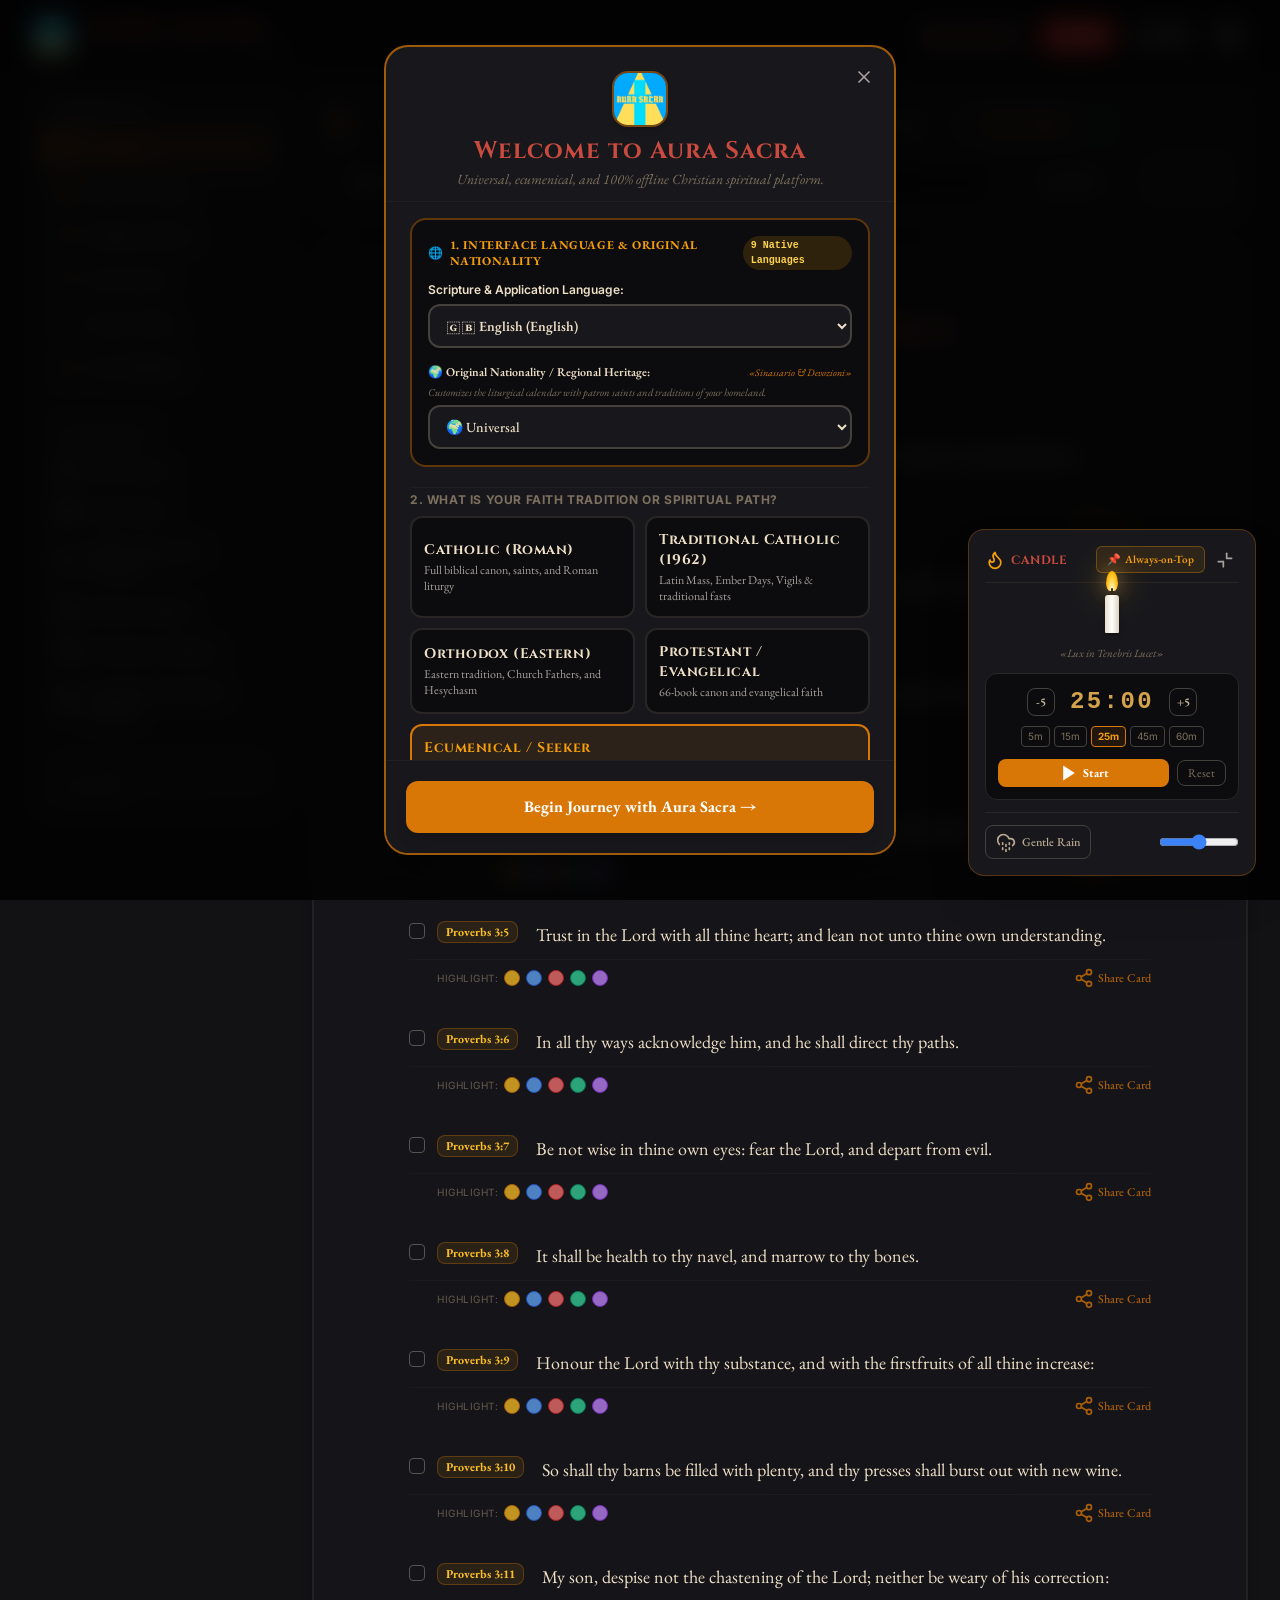
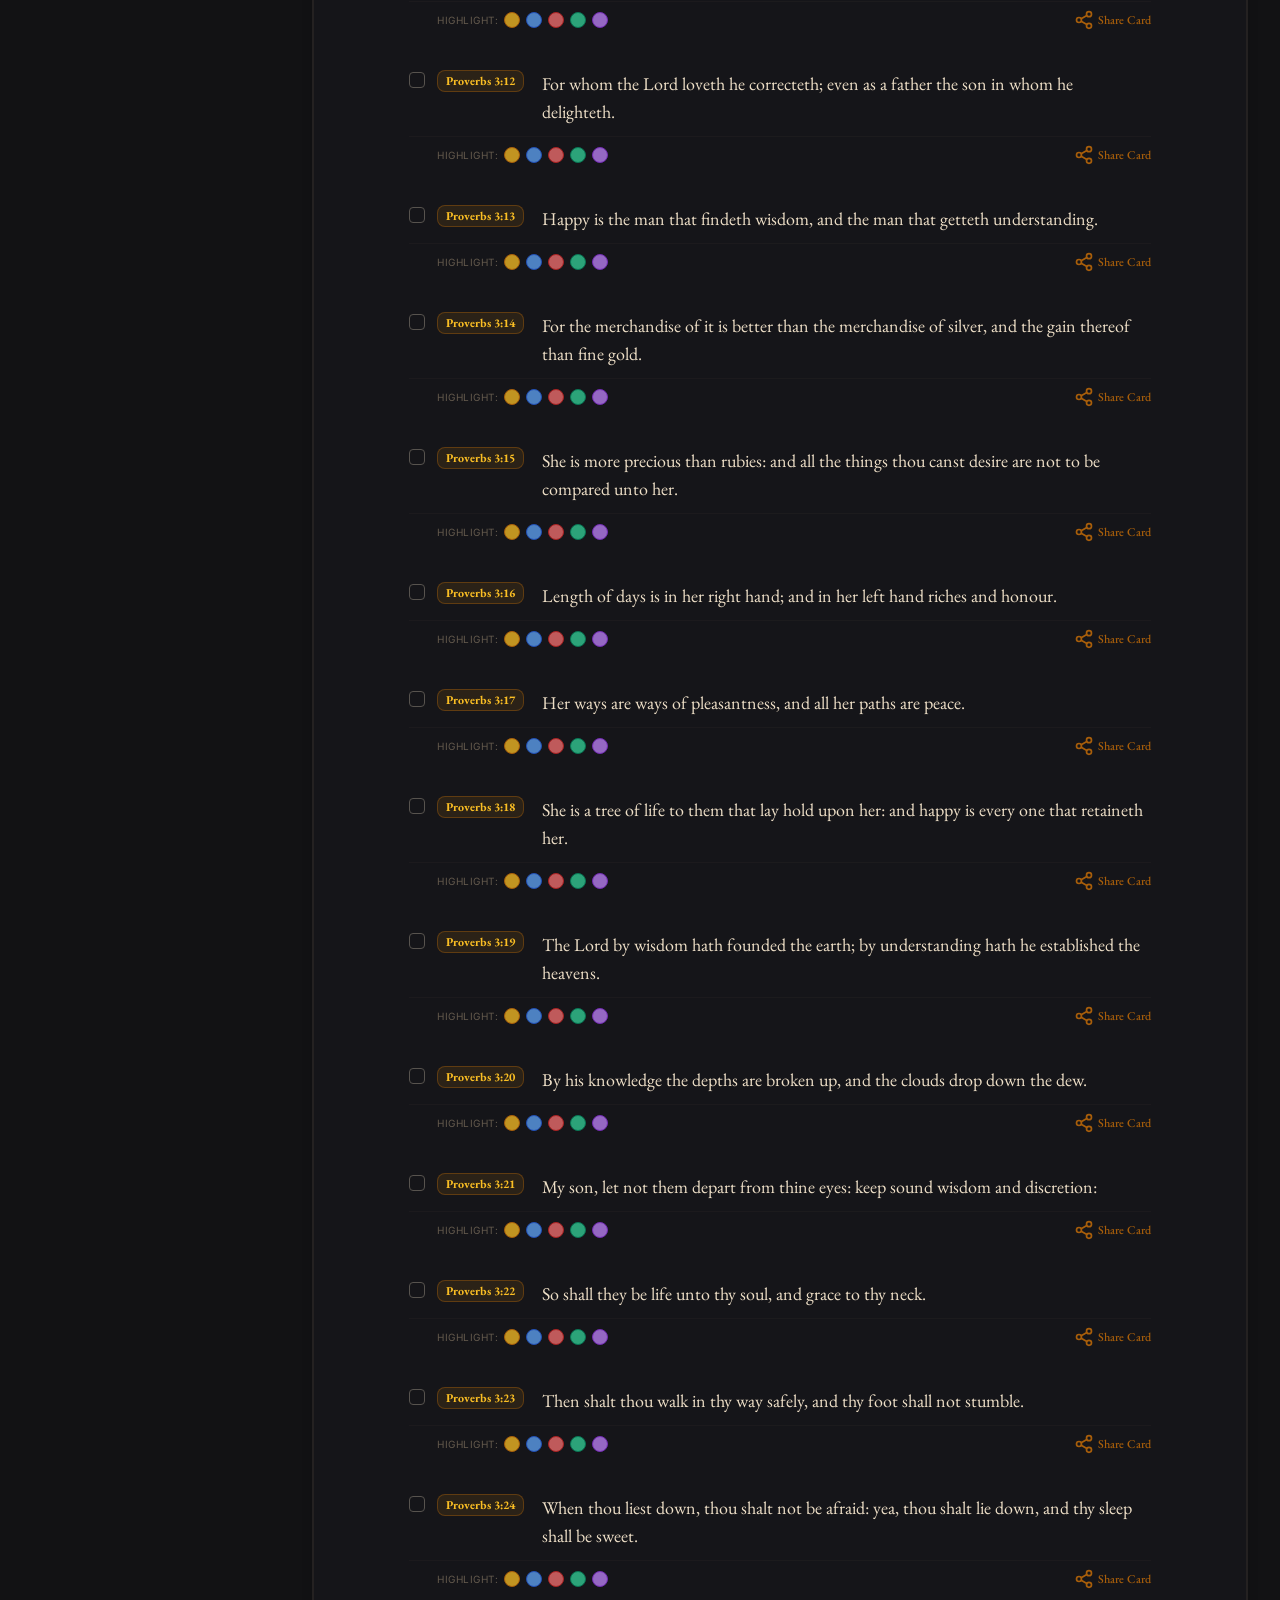
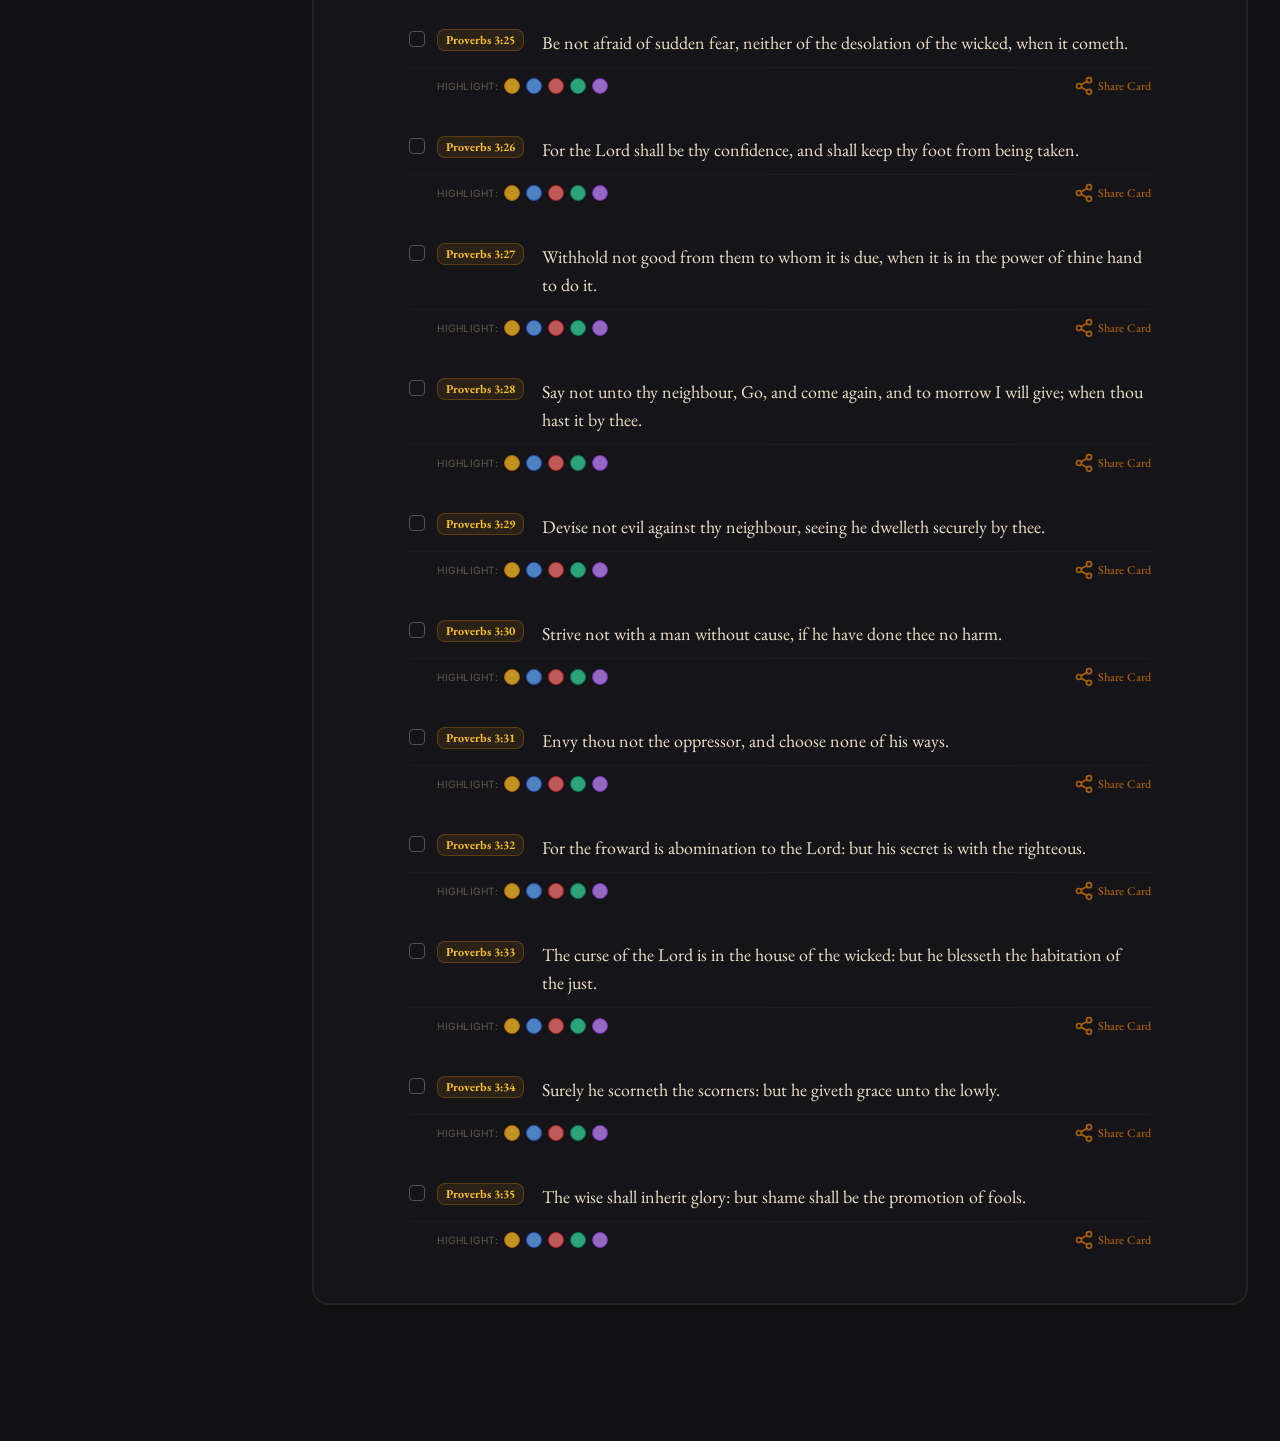
==== index.html @ 2a1a52a2 "Aura Sacra: fix newline sintassi in bible-books-i18n.js e ripristino output v1.7.1" ====
<!DOCTYPE html>
<html lang="it" data-theme="dawn">
<head>
  <meta charset="UTF-8">
  <meta name="viewport" content="width=device-width, initial-scale=1.0, maximum-scale=1.0, user-scalable=no, viewport-fit=cover">
  <meta http-equiv="Cache-Control" content="no-cache, no-store, must-revalidate">
  <meta http-equiv="Pragma" content="no-cache">
  <meta http-equiv="Expires" content="0">
  <title>Aura Sacra — Universal Christian Platform</title>

  <meta name="google" content="notranslate">
  <link rel="manifest" href="./manifest.json">
  <link rel="icon" type="image/png" href="./icons/favicon.png">
  <link rel="apple-touch-icon" href="./icons/icon-192.png">
  <meta name="apple-mobile-web-app-capable" content="yes">
  <meta name="apple-mobile-web-app-status-bar-style" content="black-translucent">
  <meta name="theme-color" content="#c69214">

  <!-- Tailwind CSS Locale -->
  <script src="./js/tailwindcss.js"></script>
  <script>
    if (typeof tailwind !== 'undefined') {
      tailwind.config = {
        darkMode: ['class', '[data-theme="night"]'],
        theme: {
          extend: {
            colors: {
              parchment: { light: '#fdfbf7', base: '#f6efe2', dark: '#241b16', night: '#151519' },
              sacred: { gold: '#c69214', vermilion: '#b93b2c', blue: '#235789', amber: '#e5a93b' }
            },
            fontFamily: {
              serif: ['EB Garamond', 'Georgia', 'serif'],
              display: ['Cinzel', 'serif'],
              sans: ['Inter', 'system-ui', 'sans-serif']
            }
          }
        }
      };
    }
  </script>

  <!-- FontAwesome & Stili Generali -->
  <link rel="stylesheet" href="https://cdnjs.cloudflare.com/ajax/libs/font-awesome/6.4.0/css/all.min.css">
  <link rel="stylesheet" href="./css/style.css">
</head>
<body class="antialiased selection:bg-amber-200 selection:text-amber-900 pb-32 sm:pb-28 md:pb-6">

  <div id="app" class="min-h-screen flex flex-col transition-colors duration-700">
    <header id="navbar-container"></header>

    <div class="flex-1 flex max-w-7xl w-full mx-auto px-3 sm:px-6 lg:px-8 py-4 gap-6">
      <aside id="sidebar-container" class="hidden md:block w-64 flex-shrink-0"></aside>
      <main id="main-content" class="flex-1 min-w-0 transition-opacity duration-300"></main>
    </div>

    <nav id="bottom-nav-container" class="md:hidden fixed z-40"></nav>
    <div id="floating-candle-container" class="hidden md:block"></div>
    <div id="modals-container"></div>
  </div>

  <!-- Entry Point ES Module & Cross-Platform PWA Auto-Updater (iOS Safari, Android, Desktop) -->
  <script type="module" src="./js/app.js"></script>

  <script>
    (function () {
      const CURRENT_VERSION = 'aura-sacra-v1.7.1';
      let isReloading = false;

      function triggerSafeReload() {
        if (isReloading) return;
        // Avoid infinite reload loops using sessionStorage guard
        const lastReload = sessionStorage.getItem('aurasacra_sw_reload_ts');
        const now = Date.now();
        if (lastReload && now - Number(lastReload) < 4000) return;
        isReloading = true;
        sessionStorage.setItem('aurasacra_sw_reload_ts', String(now));
        window.location.reload();
      }

      // 1. Purge outdated caches immediately from window.caches
      if ('caches' in window) {
        caches.keys().then((keys) => {
          keys.forEach((k) => {
            if (k !== CURRENT_VERSION) {
              caches.delete(k);
            }
          });
        }).catch(() => {});
      }

      // 2. Register & actively manage Service Worker across iOS Safari, Android, and Desktop
      if ('serviceWorker' in navigator && (window.location.protocol === 'http:' || window.location.protocol === 'https:')) {
        // Reload automatically when a new Service Worker takes control
        navigator.serviceWorker.addEventListener('controllerchange', () => {
          triggerSafeReload();
        });

        // Reload when the new Service Worker broadcasts SW_UPDATED
        navigator.serviceWorker.addEventListener('message', (event) => {
          if (event.data && event.data.type === 'SW_UPDATED') {
            triggerSafeReload();
          }
        });

        window.addEventListener('load', () => {
          // updateViaCache: 'none' is critical on iOS Safari & Chrome so sw.js is never served from HTTP disk cache
          navigator.serviceWorker.register('./sw.js', { updateViaCache: 'none' }).then((reg) => {
            reg.update().catch(() => {});

            if (reg.waiting) {
              reg.waiting.postMessage({ type: 'SKIP_WAITING' });
            }

            reg.addEventListener('updatefound', () => {
              const newWorker = reg.installing;
              if (!newWorker) return;
              newWorker.addEventListener('statechange', () => {
                if (newWorker.state === 'installed' && navigator.serviceWorker.controller) {
                  newWorker.postMessage({ type: 'SKIP_WAITING' });
                }
              });
            });

            // Re-check for updates whenever iOS Home Screen Web App or mobile browser tab returns to foreground
            document.addEventListener('visibilitychange', () => {
              if (document.visibilityState === 'visible') {
                reg.update().catch(() => {});
              }
            });

            window.addEventListener('pageshow', (e) => {
              if (e.persisted) {
                reg.update().catch(() => {});
              }
            });
          }).catch((err) => console.log('SW registration note:', err));
        });
      }
    })();
  </script>
</body>
</html>
---- css/style.css ----
@import url('https://fonts.googleapis.com/css2?family=Cinzel:wght@400;600;700;900&family=EB+Garamond:ital,wght@0,400;0,500;0,600;0,700;1,400;1,600&family=Inter:wght@300;400;500;600&display=swap');

:root {
  /* Default: Dawn / Aurora (06:00 - 11:59) */
  --bg-primary: #fcf9f2;
  --bg-secondary: #f4eee1;
  --bg-card: #f9f5ec;
  --bg-parchment: #fdfbf7;
  --text-primary: #2a241e;
  --text-secondary: #6e6255;
  --text-muted: #9c8e80;
  --border-color: #e5dac9;
  --accent-gold: #c69214;
  --accent-gold-glow: rgba(198, 146, 20, 0.25);
  --accent-vermilion: #b93b2c;
  --accent-blue: #235789;
  --candle-flame: #ffb833;
  --card-shadow: 0 4px 20px -2px rgba(90, 70, 40, 0.08);
  --font-serif: 'EB Garamond', Georgia, serif;
  --font-display: 'Cinzel', serif;
  --font-sans: 'Inter', system-ui, sans-serif;
}

[data-theme="midday"] {
  /* Midday / Scriptorium (12:00 - 17:59) */
  --bg-primary: #f6efe2;
  --bg-secondary: #ede1ce;
  --bg-card: #f0e6d5;
  --bg-parchment: #f7f1e6;
  --text-primary: #1f1a14;
  --text-secondary: #5e5243;
  --text-muted: #8d7e6c;
  --border-color: #d8c7af;
  --accent-gold: #b37d0e;
  --accent-gold-glow: rgba(179, 125, 14, 0.25);
  --accent-vermilion: #aa2f20;
  --accent-blue: #1c4b78;
  --candle-flame: #ffa726;
  --card-shadow: 0 6px 24px -4px rgba(80, 60, 30, 0.12);
}

[data-theme="sunset"] {
  /* Sunset / Vespers (18:00 - 21:59) */
  --bg-primary: #241b16;
  --bg-secondary: #1d1510;
  --bg-card: #2e231c;
  --bg-parchment: #291f19;
  --text-primary: #f5ebe1;
  --text-secondary: #d4c2b2;
  --text-muted: #9e8976;
  --border-color: #4a3a2e;
  --accent-gold: #e5a93b;
  --accent-gold-glow: rgba(229, 169, 59, 0.3);
  --accent-vermilion: #d9534f;
  --accent-blue: #4a90e2;
  --candle-flame: #ff9800;
  --card-shadow: 0 8px 30px rgba(0, 0, 0, 0.35);
}

[data-theme="night"] {
  /* Night / Compline (22:00 - 05:59) */
  --bg-primary: #121214;
  --bg-secondary: #0c0c0e;
  --bg-card: #18181c;
  --bg-parchment: #151519;
  --text-primary: #eedfc7;
  --text-secondary: #baaa93;
  --text-muted: #7d705e;
  --border-color: #2e2c34;
  --accent-gold: #d4a34b;
  --accent-gold-glow: rgba(212, 163, 75, 0.28);
  --accent-vermilion: #c94a3e;
  --accent-blue: #5b92e5;
  --candle-flame: #ffb300;
  --card-shadow: 0 8px 32px rgba(0, 0, 0, 0.55);
}

* {
  box-sizing: border-box;
  margin: 0;
  padding: 0;
  -webkit-tap-highlight-color: transparent;
}

/* Core element reset & image bounding protection */
img, svg, video, canvas, audio, iframe, embed, object {
  display: inline-block;
  vertical-align: middle;
}

img, video {
  max-width: 100%;
  height: auto;
}

/* Specific protection for brand logo to prevent layout blowing up */
#nav-brand img {
  width: 2.25rem !important;
  height: 2.25rem !important;
  max-width: 2.5rem !important;
  max-height: 2.5rem !important;
  border-radius: 0.75rem;
  object-fit: cover;
  flex-shrink: 0;
}

@media (min-width: 640px) {
  #nav-brand img {
    width: 2.5rem !important;
    height: 2.5rem !important;
  }
}

/* Critical fallback dimensions for icons and common sizing classes */
svg {
  display: inline-block;
  flex-shrink: 0;
}
svg:not([width]) {
  width: 1.25rem;
  height: 1.25rem;
}

.w-3 { width: 0.75rem; }
.h-3 { height: 0.75rem; }
.w-3\.5 { width: 0.875rem; }
.h-3\.5 { height: 0.875rem; }
.w-4 { width: 1rem; }
.h-4 { height: 1rem; }
.w-5 { width: 1.25rem; }
.h-5 { height: 1.25rem; }
.w-6 { width: 1.5rem; }
.h-6 { height: 1.5rem; }
.w-8 { width: 2rem; }
.h-8 { height: 2rem; }
.w-10 { width: 2.5rem; }
.h-10 { height: 2.5rem; }
.w-12 { width: 3rem; }
.h-12 { height: 3rem; }
.w-16 { width: 4rem; }
.h-16 { height: 4rem; }
.flex-shrink-0 { flex-shrink: 0; }

html {
  overflow-x: hidden;
  max-width: 100%;
}

body {
  font-family: var(--font-serif);
  background-color: var(--bg-primary);
  color: var(--text-primary);
  min-height: 100vh;
  max-width: 100%;
  transition: background-color 0.8s ease, color 0.8s ease;
  line-height: 1.6;
  overflow-x: hidden;
  user-select: text;
}

h1, h2, h3, .font-display {
  font-family: var(--font-display);
  letter-spacing: 0.04em;
}

p, span, div, .font-serif {
  font-family: var(--font-serif);
}

.font-sans {
  font-family: var(--font-sans);
}

/* Custom Scrollbars */
::-webkit-scrollbar {
  width: 7px;
  height: 7px;
}
::-webkit-scrollbar-track {
  background: var(--bg-secondary);
}
::-webkit-scrollbar-thumb {
  background: var(--border-color);
  border-radius: 4px;
}
::-webkit-scrollbar-thumb:hover {
  background: var(--accent-gold);
}

/* Sacred Texture & Watermark */
.parchment-border {
  border: 1px solid var(--border-color);
  box-shadow: inset 0 0 30px rgba(0, 0, 0, 0.02), var(--card-shadow);
}

.sacred-cross-watermark {
  background-image: radial-gradient(var(--accent-gold-glow) 1px, transparent 1px);
  background-size: 24px 24px;
}

/* Illuminated Initial Capital */
.illuminated-initial {
  float: left;
  font-family: var(--font-display);
  font-size: 3.4rem;
  line-height: 0.85;
  padding-top: 4px;
  padding-right: 10px;
  padding-bottom: 2px;
  color: var(--accent-vermilion);
  font-weight: 700;
  text-shadow: 1px 1px 0px rgba(198, 146, 20, 0.3);
}

/* Candle Flame Animation */
.candle-wrapper {
  position: relative;
  display: inline-block;
}

.candle-body {
  width: 14px;
  height: 38px;
  background: linear-gradient(to right, #e8dfcf, #fffef9, #dcd2bf);
  border-radius: 3px 3px 1px 1px;
  box-shadow: 0 2px 5px rgba(0,0,0,0.25);
  position: relative;
  margin: 0 auto;
}

.candle-wick {
  position: absolute;
  top: -7px;
  left: 50%;
  transform: translateX(-50%);
  width: 2px;
  height: 8px;
  background: #3a2c1a;
  border-radius: 1px;
}

.candle-flame {
  position: absolute;
  top: -24px;
  left: 50%;
  transform: translateX(-50%);
  width: 12px;
  height: 20px;
  background: radial-gradient(ellipse at bottom, #fff 0%, #ffdf73 30%, var(--candle-flame) 70%, rgba(255, 100, 0, 0.2) 100%);
  border-radius: 50% 50% 35% 35% / 60% 60% 40% 40%;
  box-shadow: 0 0 16px 4px var(--accent-gold-glow), 0 0 35px 8px rgba(255, 180, 40, 0.2);
  animation: flame-flicker 1.8s infinite ease-in-out alternate;
  transform-origin: center bottom;
}

@keyframes flame-flicker {
  0% {
    transform: translateX(-50%) rotate(-1deg) scale(1, 1);
    opacity: 0.95;
  }
  25% {
    transform: translateX(-50%) rotate(2deg) scale(1.05, 0.96);
    opacity: 1;
  }
  50% {
    transform: translateX(-50%) rotate(-2deg) scale(0.96, 1.04);
    opacity: 0.92;
  }
  75% {
    transform: translateX(-50%) rotate(1.5deg) scale(1.02, 1);
    opacity: 0.98;
  }
  100% {
    transform: translateX(-50%) rotate(-0.5deg) scale(0.98, 1.02);
    opacity: 0.96;
  }
}

/* Subtle Breathing Animation for SOS */
@keyframes heart-pulse {
  0% { transform: scale(1); box-shadow: 0 0 0 0 rgba(185, 59, 44, 0.4); }
  50% { transform: scale(1.08); box-shadow: 0 0 0 14px rgba(185, 59, 44, 0); }
  100% { transform: scale(1); box-shadow: 0 0 0 0 rgba(185, 59, 44, 0); }
}

.sos-breathing {
  animation: heart-pulse 4s infinite ease-in-out;
}

/* Verse Highlight Colors */
.hl-gold {
  background-color: rgba(234, 179, 8, 0.28);
  border-bottom: 2px solid #eab308;
}
.hl-blue {
  background-color: rgba(59, 130, 246, 0.28);
  border-bottom: 2px solid #3b82f6;
}
.hl-red {
  background-color: rgba(239, 68, 68, 0.28);
  border-bottom: 2px solid #ef4444;
}
.hl-green {
  background-color: rgba(34, 197, 94, 0.28);
  border-bottom: 2px solid #22c55e;
}
.hl-purple {
  background-color: rgba(168, 85, 247, 0.28);
  border-bottom: 2px solid #a855f7;
}

/* Desktop Floating Always-on-top Widget */
.floating-candle-widget {
  position: fixed;
  bottom: 24px;
  right: 24px;
  z-index: 9999;
  background: var(--bg-card);
  border: 1px solid var(--border-color);
  border-radius: 16px;
  box-shadow: 0 12px 36px rgba(0, 0, 0, 0.35);
  backdrop-filter: blur(12px);
  transition: all 0.3s cubic-bezier(0.16, 1, 0.3, 1);
}

.floating-candle-widget.minimized {
  width: 58px;
  height: 58px;
  border-radius: 50%;
  overflow: hidden;
  padding: 0;
  display: flex;
  align-items: center;
  justify-content: center;
}

/* Mobile Safe Areas & Input Form Elements */
select {
  text-overflow: ellipsis;
  max-width: 100%;
}

@supports (padding-bottom: env(safe-area-inset-bottom)) {
  .pb-safe {
    padding-bottom: max(1.25rem, calc(env(safe-area-inset-bottom, 0px) + 1rem));
  }
}

/* ==========================================================================
   Web App (PWA) Standalone Mobile Display Mode
   Sticky top bar, iOS Notch & Dynamic Island clearance, safe areas
   ========================================================================== */
#navbar-container {
  position: sticky;
  top: 0;
  z-index: 30;
  width: 100%;
  background-color: var(--bg-secondary);
  backdrop-filter: blur(16px);
  -webkit-backdrop-filter: blur(16px);
  transition: padding-top 0.3s ease, background-color 0.5s ease;
}

button, a, input, select, textarea {
  touch-action: manipulation;
  -webkit-tap-highlight-color: transparent;
}

/* ==========================================================================
   Mobile Floating Bottom Navigation Dock (Detached from bottom / Non attaccata al fondo)
   ========================================================================== */
#bottom-nav-container {
  position: fixed;
  left: 10px;
  right: 10px;
  max-width: 440px;
  margin-left: auto;
  margin-right: auto;
  bottom: calc(env(safe-area-inset-bottom, 0px) + 10px);
  z-index: 40;
  pointer-events: none;
  transition: bottom 0.3s cubic-bezier(0.16, 1, 0.3, 1);
  -webkit-touch-callout: none;
  user-select: none;
}

#bottom-nav-container > * {
  pointer-events: auto;
}

@media all and (display-mode: standalone), (display-mode: fullscreen), (display-mode: minimal-ui) {
  #navbar-container {
    padding-top: max(16px, env(safe-area-inset-top, 0px));
  }

  #bottom-nav-container {
    bottom: calc(env(safe-area-inset-bottom, 0px) + 12px);
  }
}

html.is-standalone-app #navbar-container {
  padding-top: max(16px, env(safe-area-inset-top, 0px));
}

html.is-standalone-app #bottom-nav-container {
  bottom: calc(env(safe-area-inset-bottom, 0px) + 12px);
}

/* Sacred Scripture Shield: Guarantees browser translation engines do not alter sacred Word */
.notranslate,
[translate="no"] {
  /* W3C & Google Translate marker to protect canonical biblical verses from machine corruption */
}

/* ==========================================================================
   Offline / Airplane Mode CSS Fallback Layer
   Guarantees visual structure and layout integrity even if CDN is unreachable
   ========================================================================== */
.flex { display: flex; }
.inline-flex { display: inline-flex; }
.flex-col { flex-direction: column; }
.flex-row { flex-direction: row; }
.flex-wrap { flex-wrap: wrap; }
.flex-1 { flex: 1 1 0%; }
.flex-shrink-0 { flex-shrink: 0; }
.items-center { align-items: center; }
.items-start { align-items: flex-start; }
.items-end { align-items: flex-end; }
.justify-between { justify-content: space-between; }
.justify-center { justify-content: center; }
.justify-around { justify-content: space-around; }

.grid { display: grid; }
.grid-cols-1 { grid-template-columns: repeat(1, minmax(0, 1fr)); }
.grid-cols-2 { grid-template-columns: repeat(2, minmax(0, 1fr)); }
.grid-cols-3 { grid-template-columns: repeat(3, minmax(0, 1fr)); }
.grid-cols-7 { grid-template-columns: repeat(7, minmax(0, 1fr)); }

.gap-1 { gap: 0.25rem; }
.gap-1\.5 { gap: 0.375rem; }
.gap-2 { gap: 0.5rem; }
.gap-2\.5 { gap: 0.625rem; }
.gap-3 { gap: 0.75rem; }
.gap-4 { gap: 1rem; }
.gap-5 { gap: 1.25rem; }
.gap-6 { gap: 1.5rem; }

.w-full { width: 100%; }
.h-full { height: 100%; }
.min-h-screen { min-height: 100vh; }
.max-w-7xl { max-width: 80rem; }
.max-w-5xl { max-width: 64rem; }
.max-w-2xl { max-width: 42rem; }
.max-w-xl { max-width: 36rem; }
.max-w-lg { max-width: 32rem; }
.mx-auto { margin-left: auto; margin-right: auto; }

.p-1 { padding: 0.25rem; }
.p-1\.5 { padding: 0.375rem; }
.p-2 { padding: 0.5rem; }
.p-2\.5 { padding: 0.625rem; }
.p-3 { padding: 0.75rem; }
.p-3\.5 { padding: 0.875rem; }
.p-4 { padding: 1rem; }
.p-5 { padding: 1.25rem; }
.p-6 { padding: 1.5rem; }
.p-7 { padding: 1.75rem; }
.p-8 { padding: 2rem; }
.px-2 { padding-left: 0.5rem; padding-right: 0.5rem; }
.px-2\.5 { padding-left: 0.625rem; padding-right: 0.625rem; }
.px-3 { padding-left: 0.75rem; padding-right: 0.75rem; }
.px-4 { padding-left: 1rem; padding-right: 1rem; }
.px-6 { padding-left: 1.5rem; padding-right: 1.5rem; }
.py-0\.5 { padding-top: 0.125rem; padding-bottom: 0.125rem; }
.py-1 { padding-top: 0.25rem; padding-bottom: 0.25rem; }
.py-1\.5 { padding-top: 0.375rem; padding-bottom: 0.375rem; }
.py-2 { padding-top: 0.5rem; padding-bottom: 0.5rem; }
.py-2\.5 { padding-top: 0.625rem; padding-bottom: 0.625rem; }
.py-3 { padding-top: 0.75rem; padding-bottom: 0.75rem; }
.py-4 { padding-top: 1rem; padding-bottom: 1rem; }

.space-y-1 > * + * { margin-top: 0.25rem; }
.space-y-2 > * + * { margin-top: 0.5rem; }
.space-y-3 > * + * { margin-top: 0.75rem; }
.space-y-4 > * + * { margin-top: 1rem; }
.space-y-5 > * + * { margin-top: 1.25rem; }
.space-y-6 > * + * { margin-top: 1.5rem; }

.rounded-lg { border-radius: 0.5rem; }
.rounded-xl { border-radius: 0.75rem; }
.rounded-2xl { border-radius: 1rem; }
.rounded-3xl { border-radius: 1.5rem; }
.rounded-full { border-radius: 9999px; }

.border { border-width: 1px; border-style: solid; border-color: var(--border-color); }
.border-2 { border-width: 2px; border-style: solid; border-color: var(--border-color); }
.border-t { border-top-width: 1px; border-top-style: solid; }
.border-b { border-bottom-width: 1px; border-bottom-style: solid; }
.border-l { border-left-width: 1px; border-left-style: solid; }

.hidden { display: none; }
.block { display: block; }
.inline-block { display: inline-block; }
.relative { position: relative; }
.absolute { position: absolute; }
.fixed { position: fixed; }
.inset-0 { top: 0; right: 0; bottom: 0; left: 0; }
.z-40 { z-index: 40; }
.z-50 { z-index: 50; }
.cursor-pointer { cursor: pointer; }
.truncate { overflow: hidden; text-overflow: ellipsis; white-space: nowrap; }

.text-xs { font-size: 0.75rem; line-height: 1rem; }
.text-sm { font-size: 0.875rem; line-height: 1.25rem; }
.text-base { font-size: 1rem; line-height: 1.5rem; }
.text-lg { font-size: 1.125rem; line-height: 1.75rem; }
.text-xl { font-size: 1.25rem; line-height: 1.75rem; }
.text-2xl { font-size: 1.5rem; line-height: 2rem; }
.text-3xl { font-size: 1.875rem; line-height: 2.25rem; }
.font-bold { font-weight: 700; }
.font-semibold { font-weight: 600; }
.italic { font-style: italic; }
.uppercase { text-transform: uppercase; }

/* Responsive adjustments */
@media (min-width: 640px) {
  .sm\:flex-row { flex-direction: row; }
  .sm\:items-center { align-items: center; }
  .sm\:inline { display: inline; }
  .sm\:block { display: block; }
  .sm\:grid-cols-2 { grid-template-columns: repeat(2, minmax(0, 1fr)); }
  .sm\:p-6 { padding: 1.5rem; }
  .sm\:p-8 { padding: 2rem; }
}

@media (min-width: 768px) {
  .md\:block { display: block; }
  .md\:hidden { display: none; }
  .md\:flex-row { flex-direction: row; }
  .md\:items-center { align-items: center; }
  .md\:grid-cols-2 { grid-template-columns: repeat(2, minmax(0, 1fr)); }
  .md\:grid-cols-3 { grid-template-columns: repeat(3, minmax(0, 1fr)); }
}

@media (min-width: 1024px) {
  .lg\:flex { display: flex; }
  .lg\:hidden { display: none; }
}

/* Custom scrollbar for modals & scrollable areas */
.custom-scrollbar::-webkit-scrollbar {
  width: 6px;
  height: 6px;
}
.custom-scrollbar::-webkit-scrollbar-track {
  background: transparent;
}
.custom-scrollbar::-webkit-scrollbar-thumb {
  background: rgba(180, 140, 60, 0.35);
  border-radius: 9999px;
}
.custom-scrollbar::-webkit-scrollbar-thumb:hover {
  background: rgba(180, 140, 60, 0.65);
}

/* Safe area padding for mobile devices */
.pb-safe {
  padding-bottom: max(1.25rem, calc(env(safe-area-inset-bottom, 0px) + 0.875rem));
}

@supports not (max-height: 100dvh) {
  .max-h-\[90dvh\], .max-h-\[92dvh\] {
    max-height: 90vh !important;
  }
}
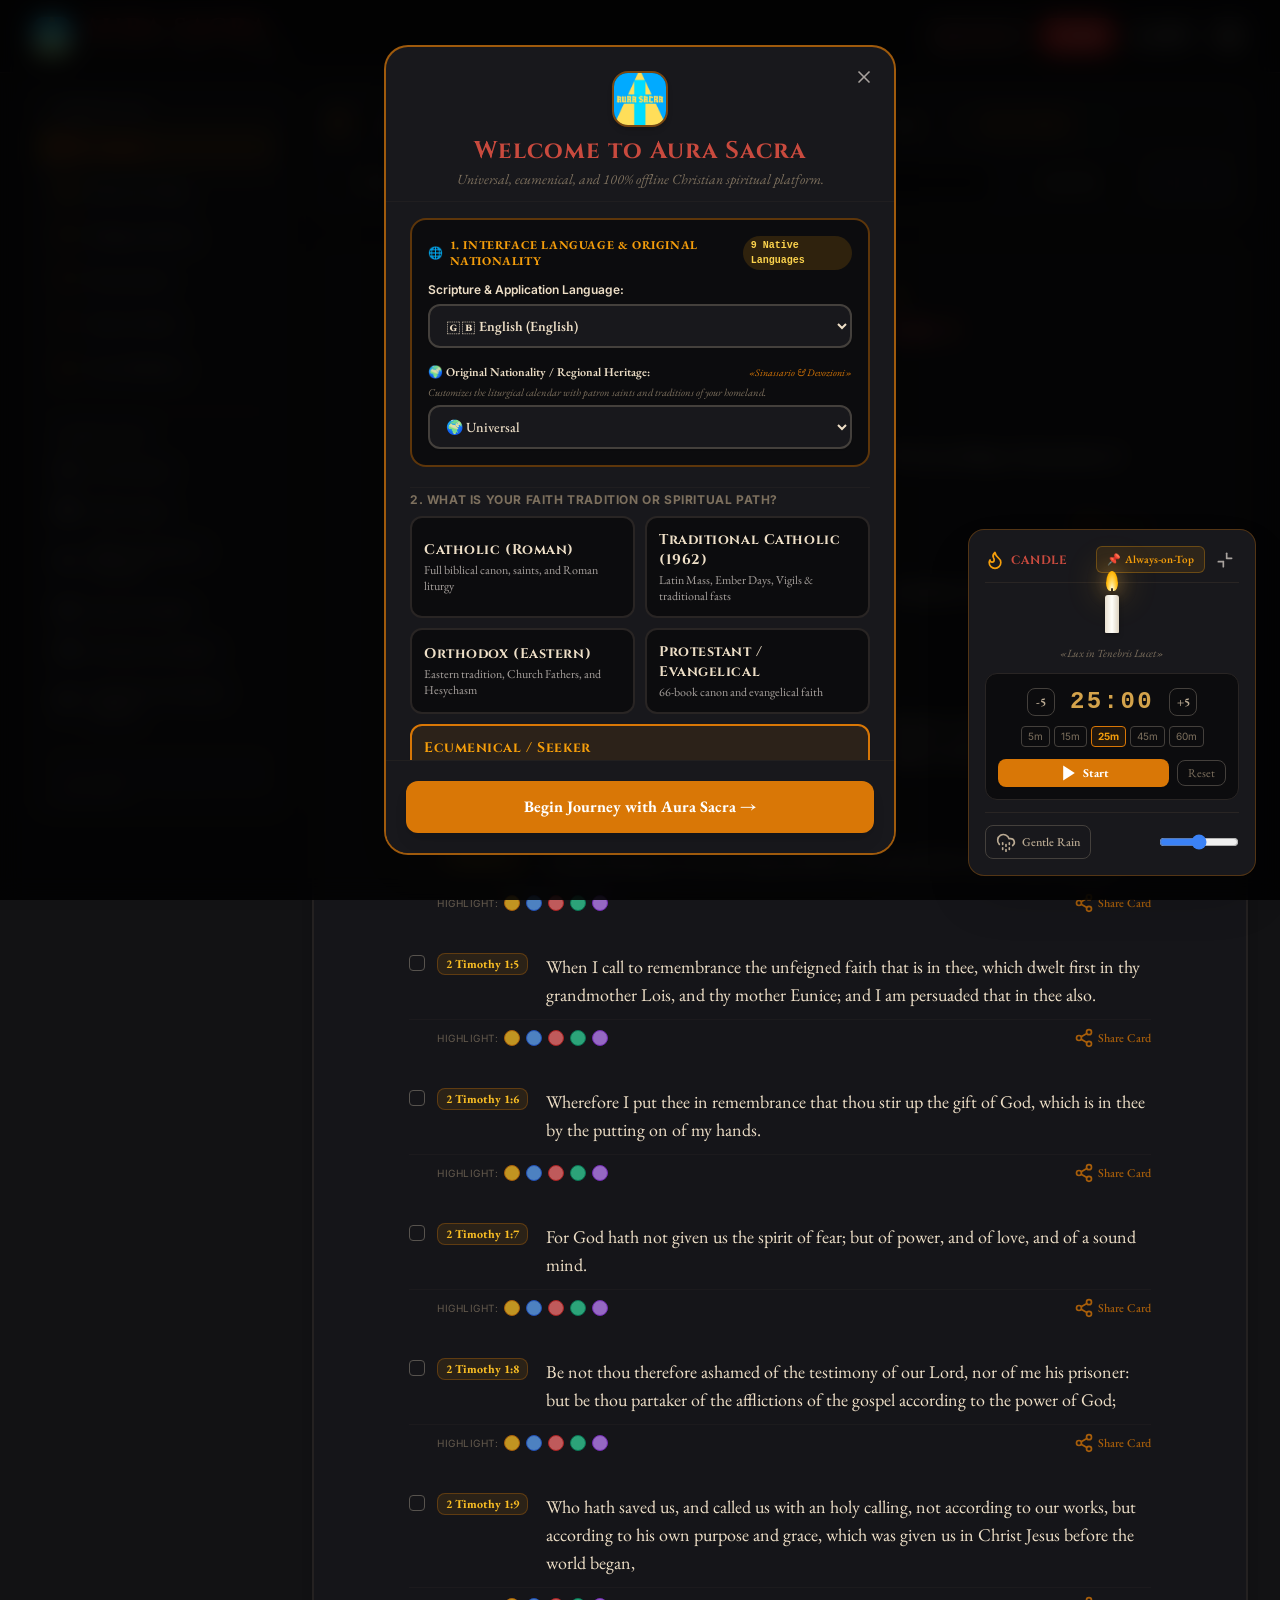
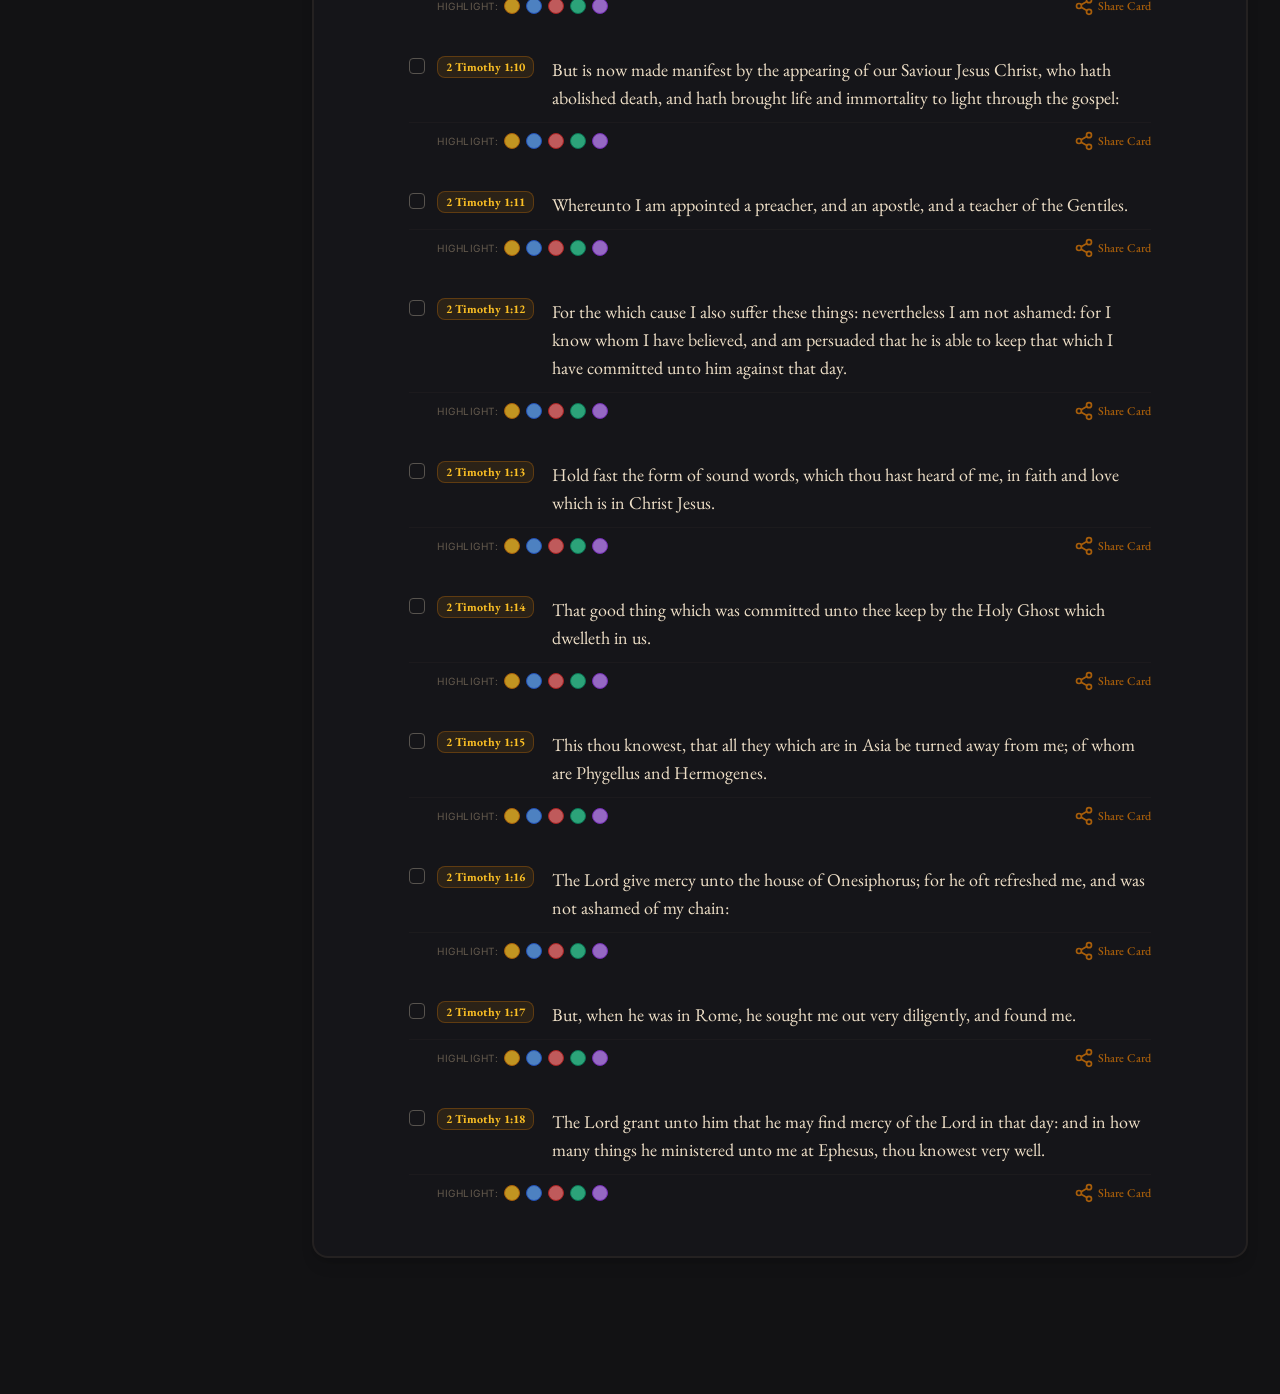
==== commit b0369d8e: "Aura Sacra: ripristinato pulsante Chi Siamo nella barra superiore per tutti i dispositivi v1.7.2" ====
--- a/index.html
+++ b/index.html
@@ -63,7 +63,7 @@
 
   <script>
     (function () {
-      const CURRENT_VERSION = 'aura-sacra-v1.7.1';
+      const CURRENT_VERSION = 'aura-sacra-v1.7.2';
       let isReloading = false;
 
       function triggerSafeReload() {
--- a/css/style.css
+++ b/css/style.css
@@ -108,6 +108,13 @@
   #nav-brand img {
     width: 2.5rem !important;
     height: 2.5rem !important;
+  }
+}
+
+/* Hide navbar about text on ultra-narrow displays (< 375px) while keeping icon visible */
+@media (max-width: 374px) {
+  .nav-about-text {
+    display: none;
   }
 }
 
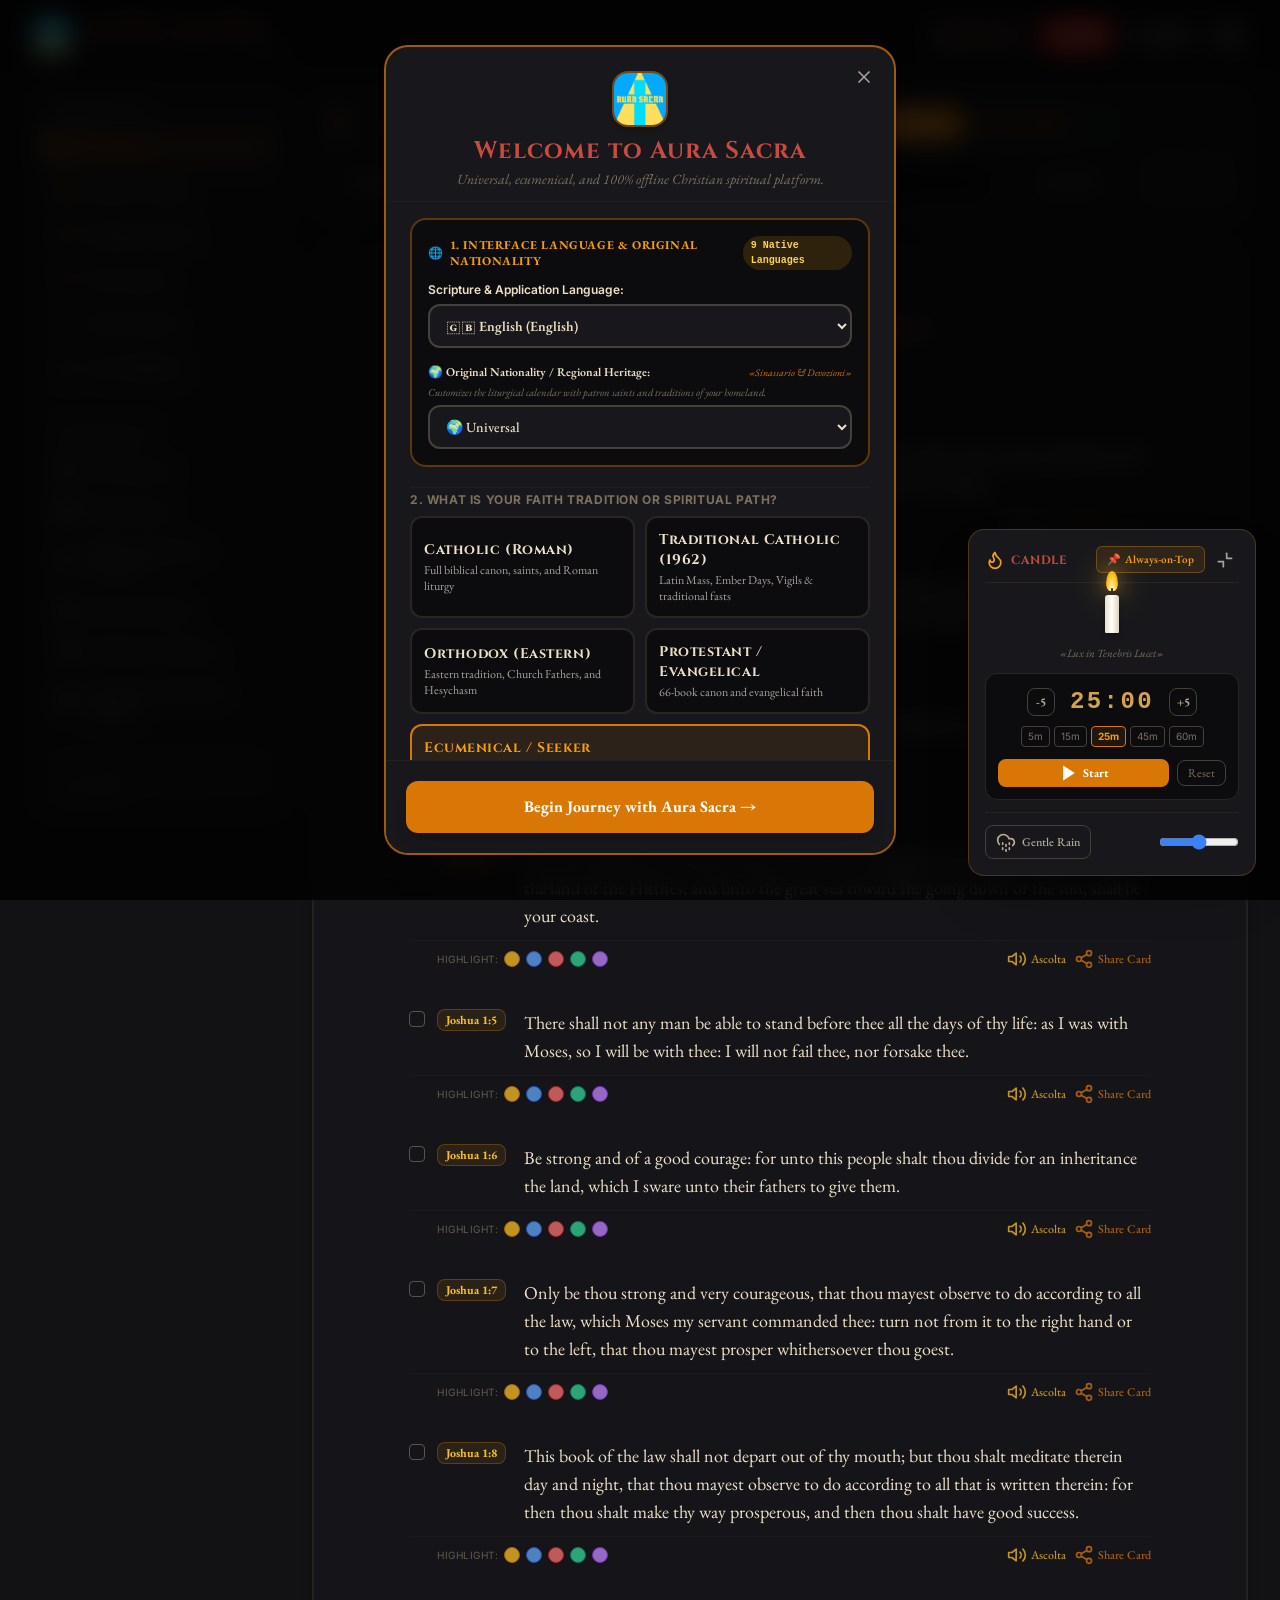
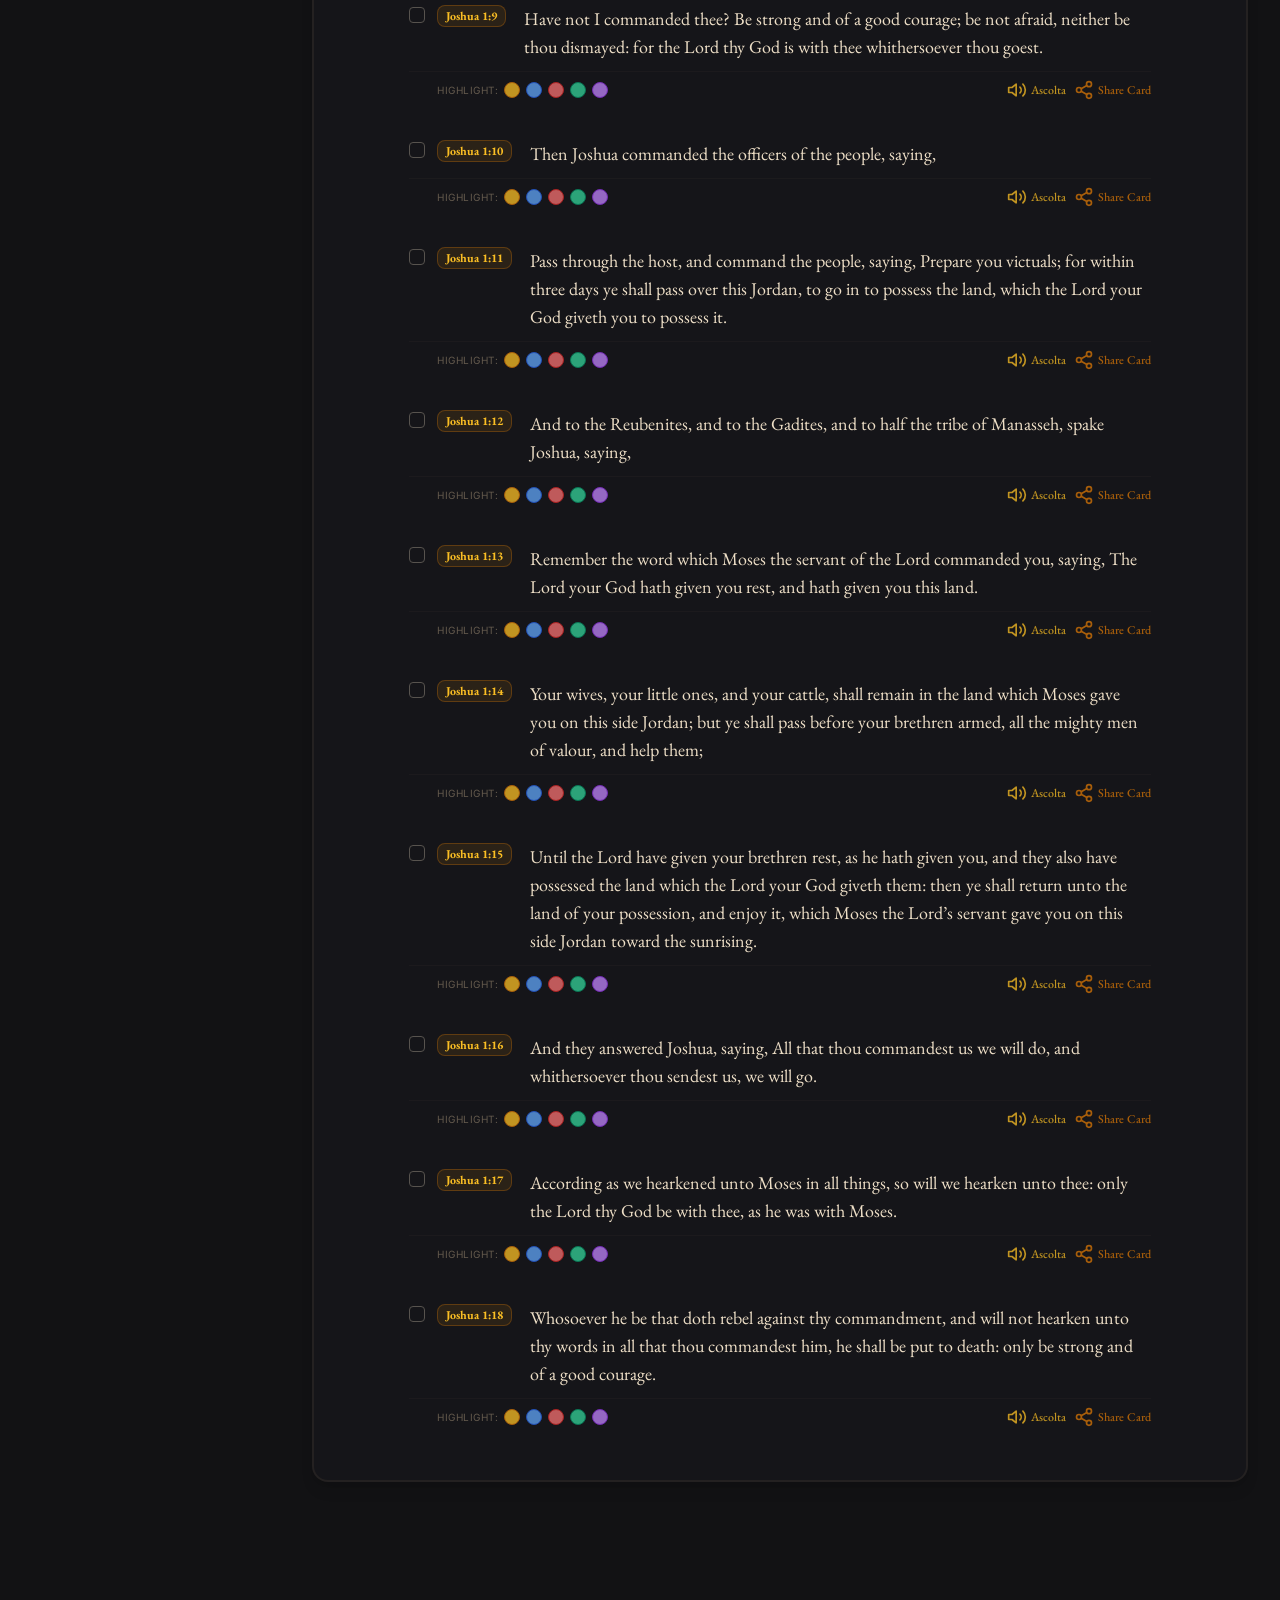
==== commit 178e32b6: "feat: Audio-Bibbia con voce naturale HD per 9 lingue e lettore monastico" ====
--- a/index.html
+++ b/index.html
@@ -9,6 +9,7 @@
   <title>Aura Sacra — Universal Christian Platform</title>
 
   <meta name="google" content="notranslate">
+  <meta name="referrer" content="no-referrer">
   <link rel="manifest" href="./manifest.json">
   <link rel="icon" type="image/png" href="./icons/favicon.png">
   <link rel="apple-touch-icon" href="./icons/icon-192.png">
@@ -55,6 +56,7 @@
 
     <nav id="bottom-nav-container" class="md:hidden fixed z-40"></nav>
     <div id="floating-candle-container" class="hidden md:block"></div>
+    <div id="audio-player-container"></div>
     <div id="modals-container"></div>
   </div>
 
@@ -63,7 +65,7 @@
 
   <script>
     (function () {
-      const CURRENT_VERSION = 'aura-sacra-v1.7.2';
+      const CURRENT_VERSION = 'aura-sacra-v1.8.4';
       let isReloading = false;
 
       function triggerSafeReload() {
--- a/css/style.css
+++ b/css/style.css
@@ -314,6 +314,41 @@
 .hl-purple {
   background-color: rgba(168, 85, 247, 0.28);
   border-bottom: 2px solid #a855f7;
+}
+
+/* Audio-Bibbia Active Reading Verse Pulse & Glow */
+.verse-reading-active {
+  background: rgba(198, 146, 20, 0.16) !important;
+  border-color: var(--accent-gold) !important;
+  box-shadow: 0 0 24px -2px var(--accent-gold-glow), 0 4px 12px rgba(0, 0, 0, 0.08) !important;
+  transform: translateY(-1px);
+  transition: all 0.3s cubic-bezier(0.16, 1, 0.3, 1);
+}
+
+.verse-reading-pulse {
+  animation: reading-glow-pulse 2.4s infinite ease-in-out;
+}
+
+@keyframes reading-glow-pulse {
+  0%, 100% {
+    box-shadow: 0 0 12px 0px rgba(198, 146, 20, 0.25);
+  }
+  50% {
+    box-shadow: 0 0 26px 4px rgba(198, 146, 20, 0.45);
+  }
+}
+
+/* Audio wave bar animation */
+.audio-bar-anim {
+  animation: audio-bar-dance 1.2s infinite ease-in-out alternate;
+}
+.audio-bar-anim:nth-child(2) { animation-delay: 0.2s; }
+.audio-bar-anim:nth-child(3) { animation-delay: 0.4s; }
+.audio-bar-anim:nth-child(4) { animation-delay: 0.1s; }
+
+@keyframes audio-bar-dance {
+  0% { height: 4px; }
+  100% { height: 16px; }
 }
 
 /* Desktop Floating Always-on-top Widget */
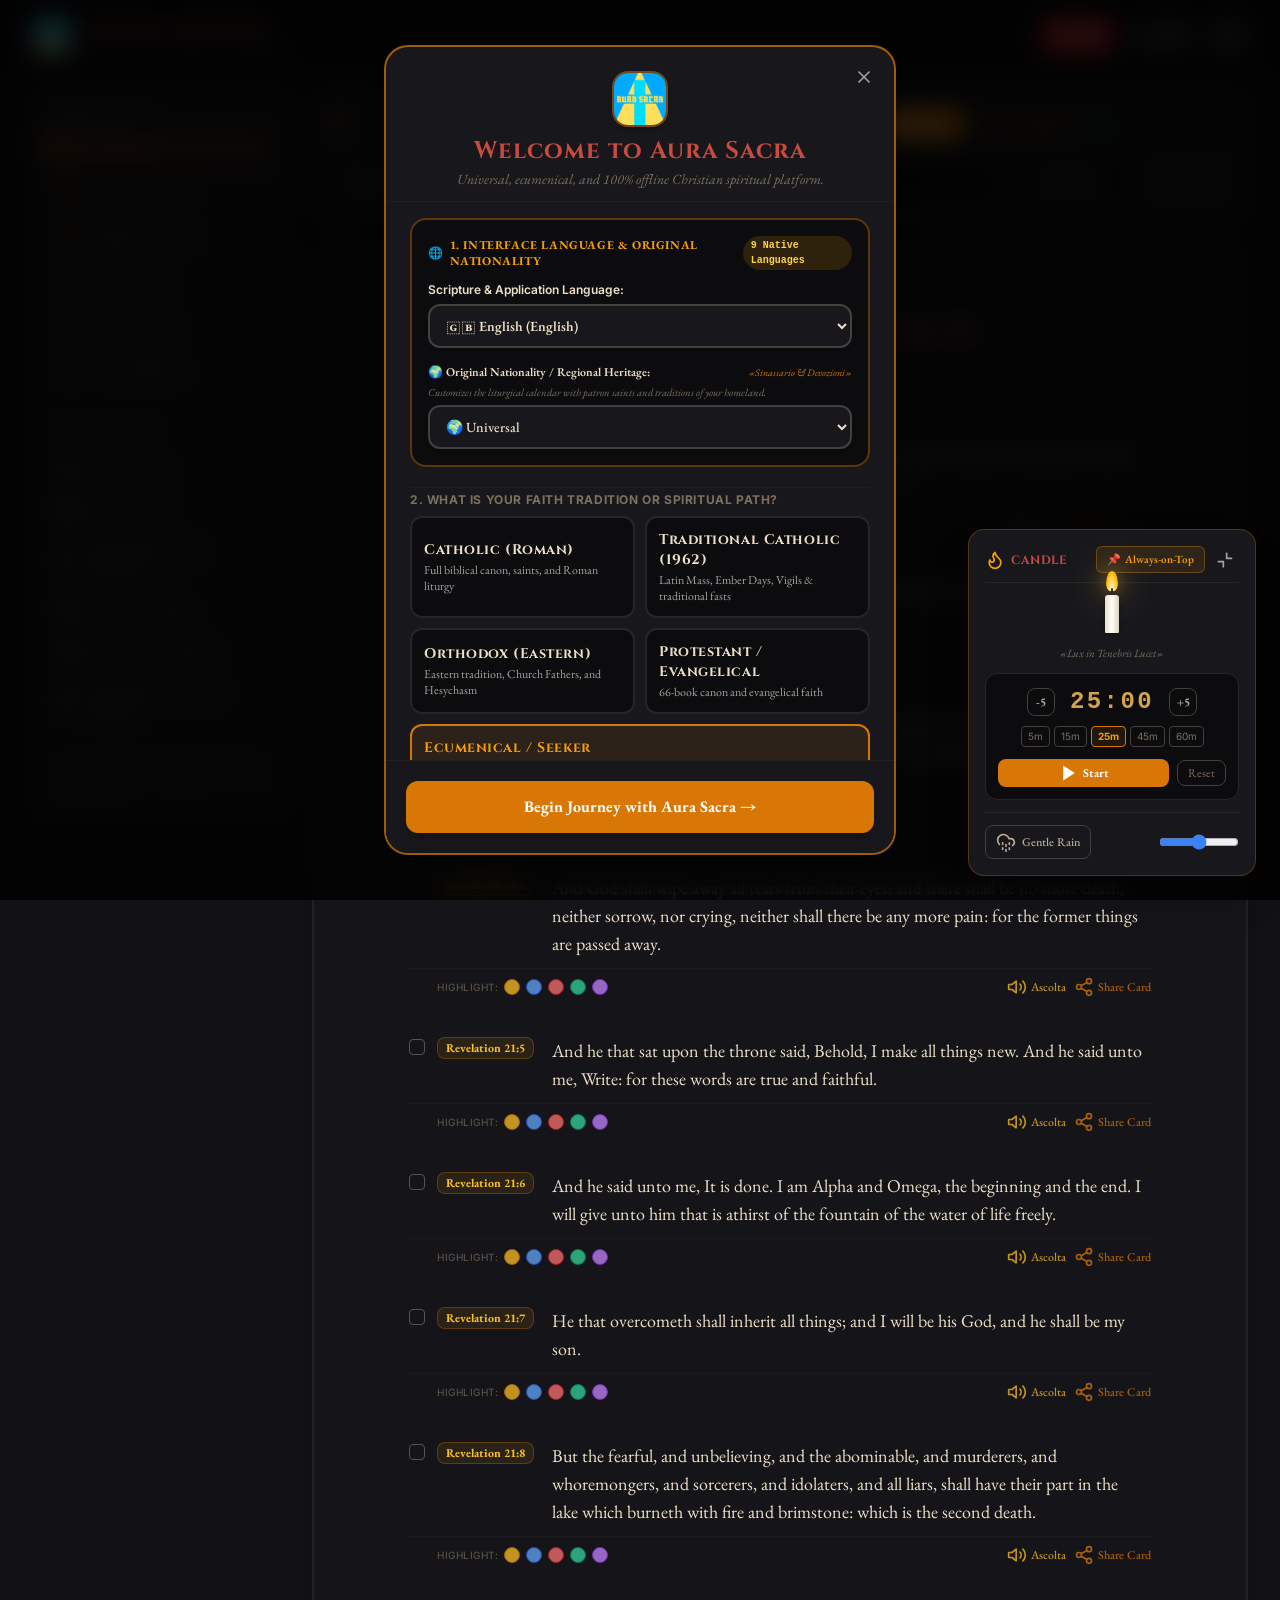
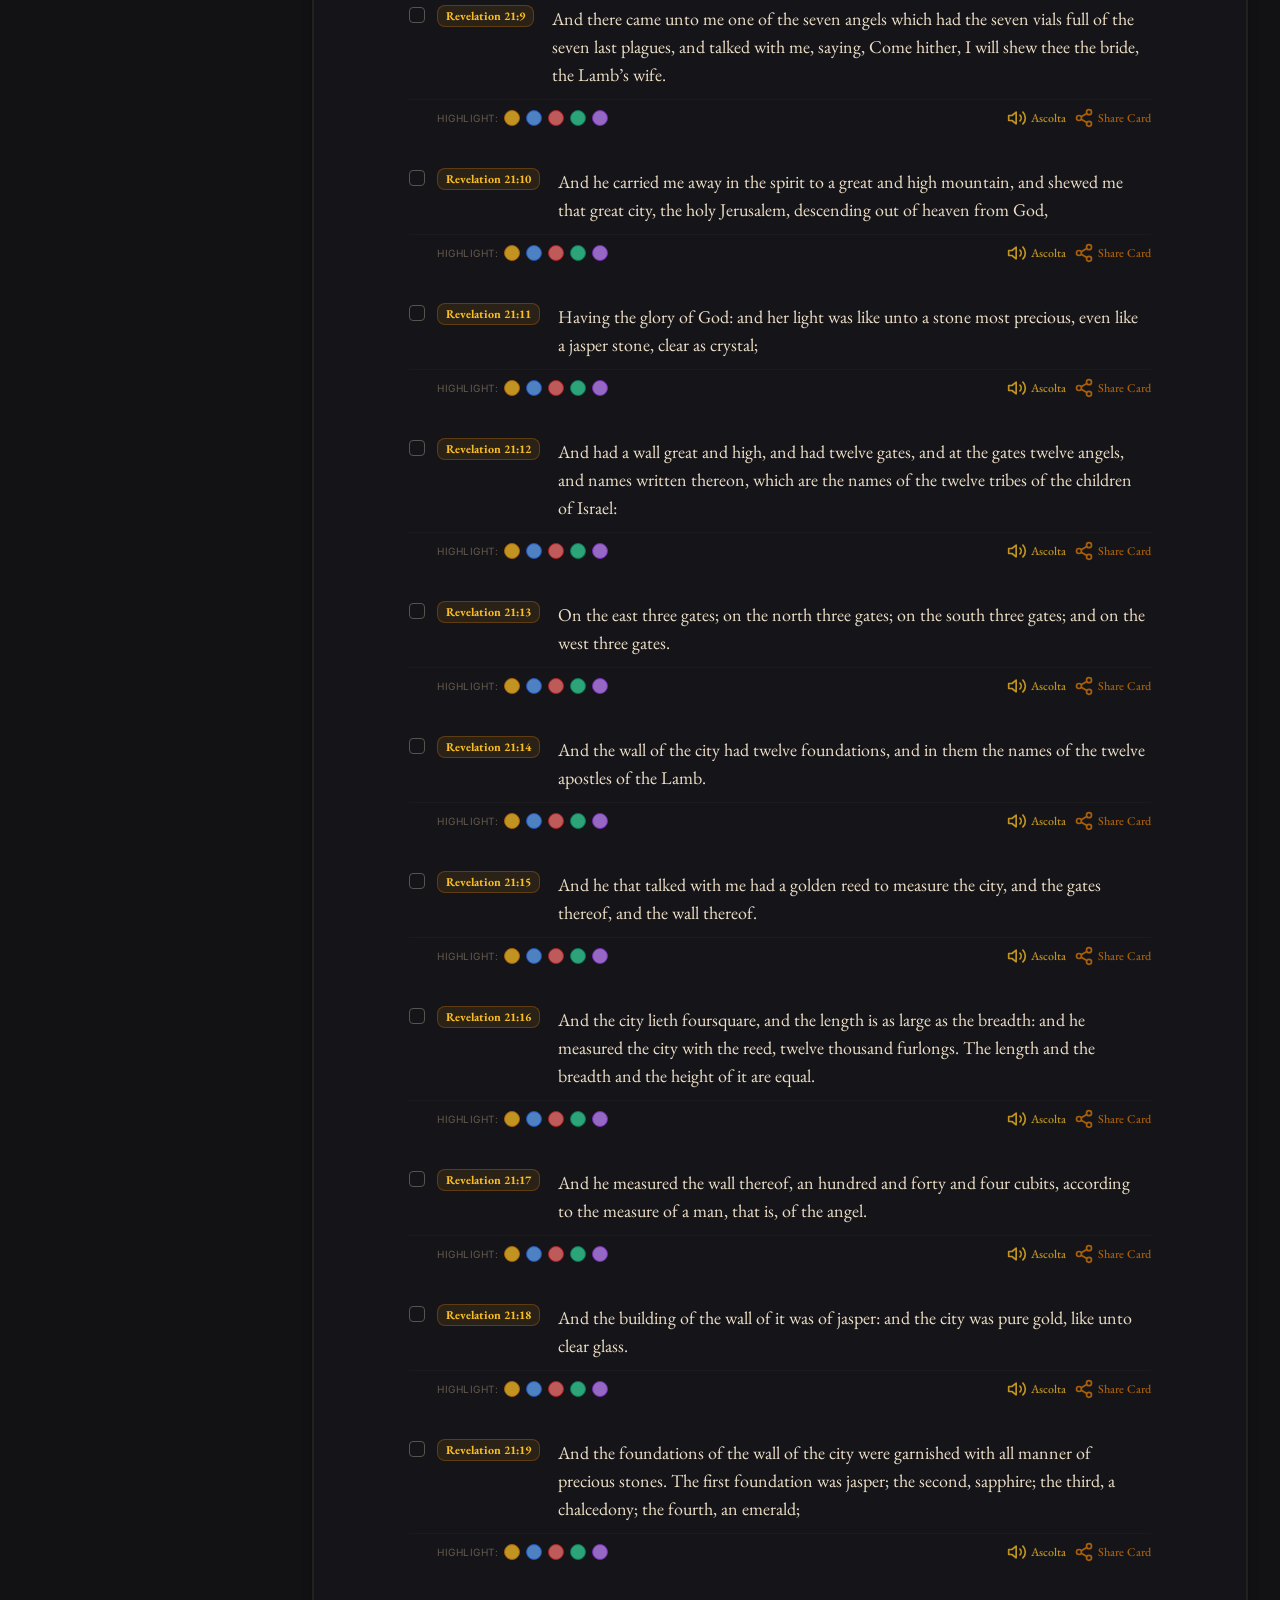
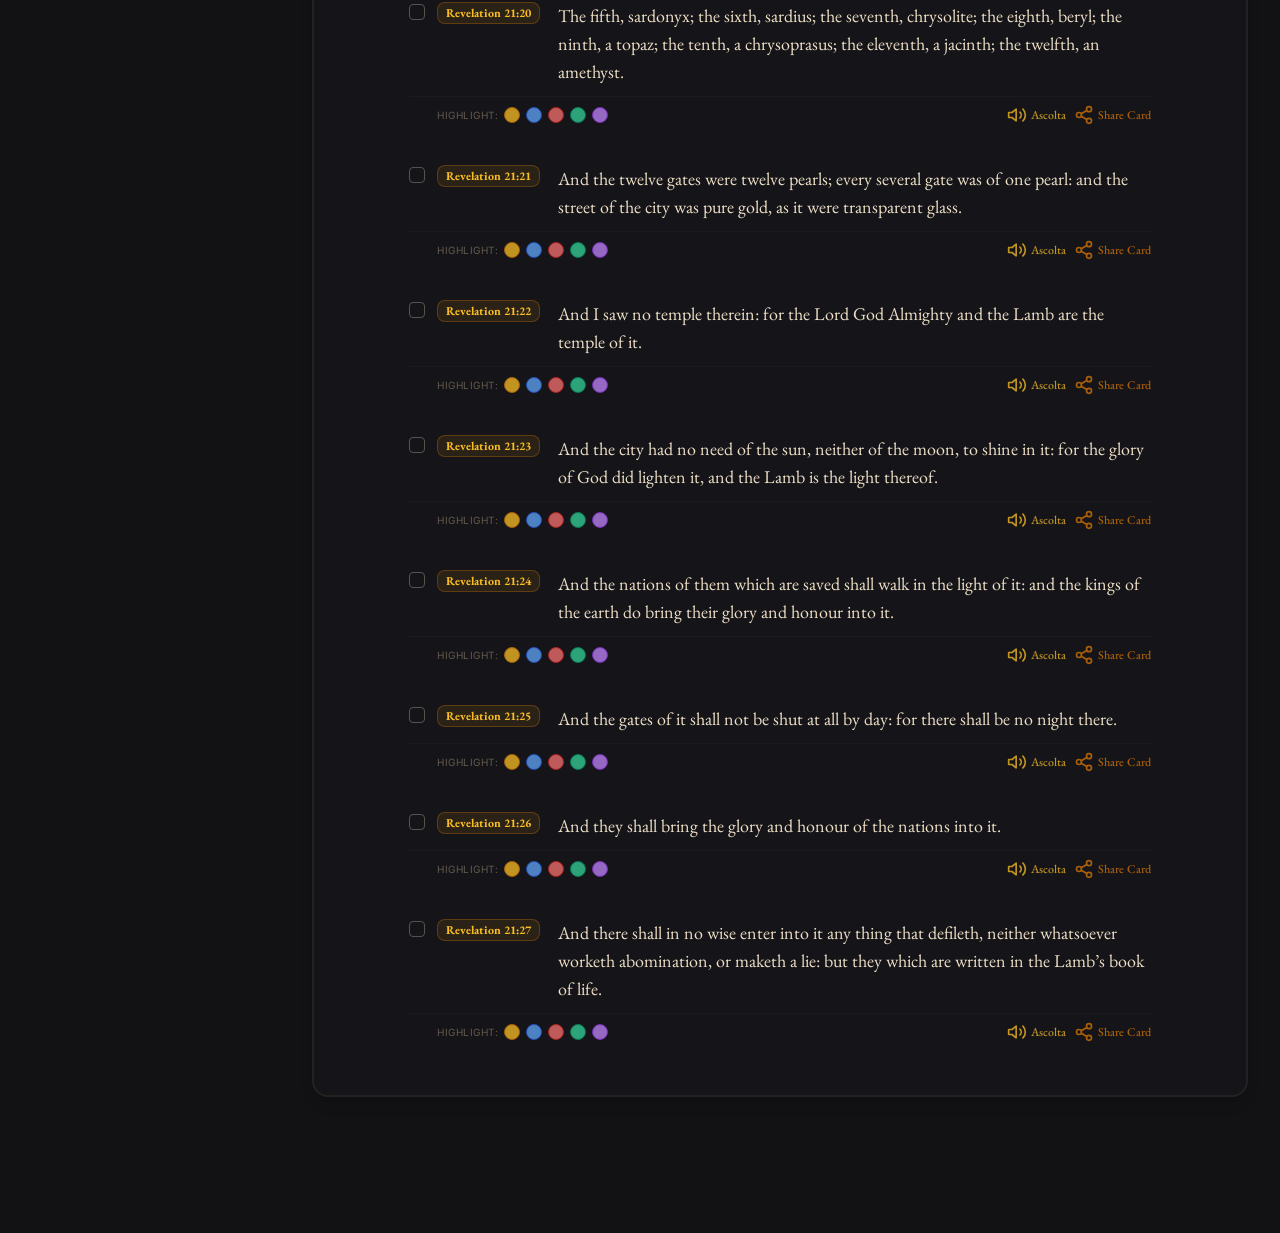
==== commit dabcb2b3: "Rimosso completamente Chi Siamo / About Us e aggiornata cache a v1.8.5" ====
--- a/index.html
+++ b/index.html
@@ -65,7 +65,7 @@
 
   <script>
     (function () {
-      const CURRENT_VERSION = 'aura-sacra-v1.8.4';
+      const CURRENT_VERSION = 'aura-sacra-v1.8.5';
       let isReloading = false;
 
       function triggerSafeReload() {
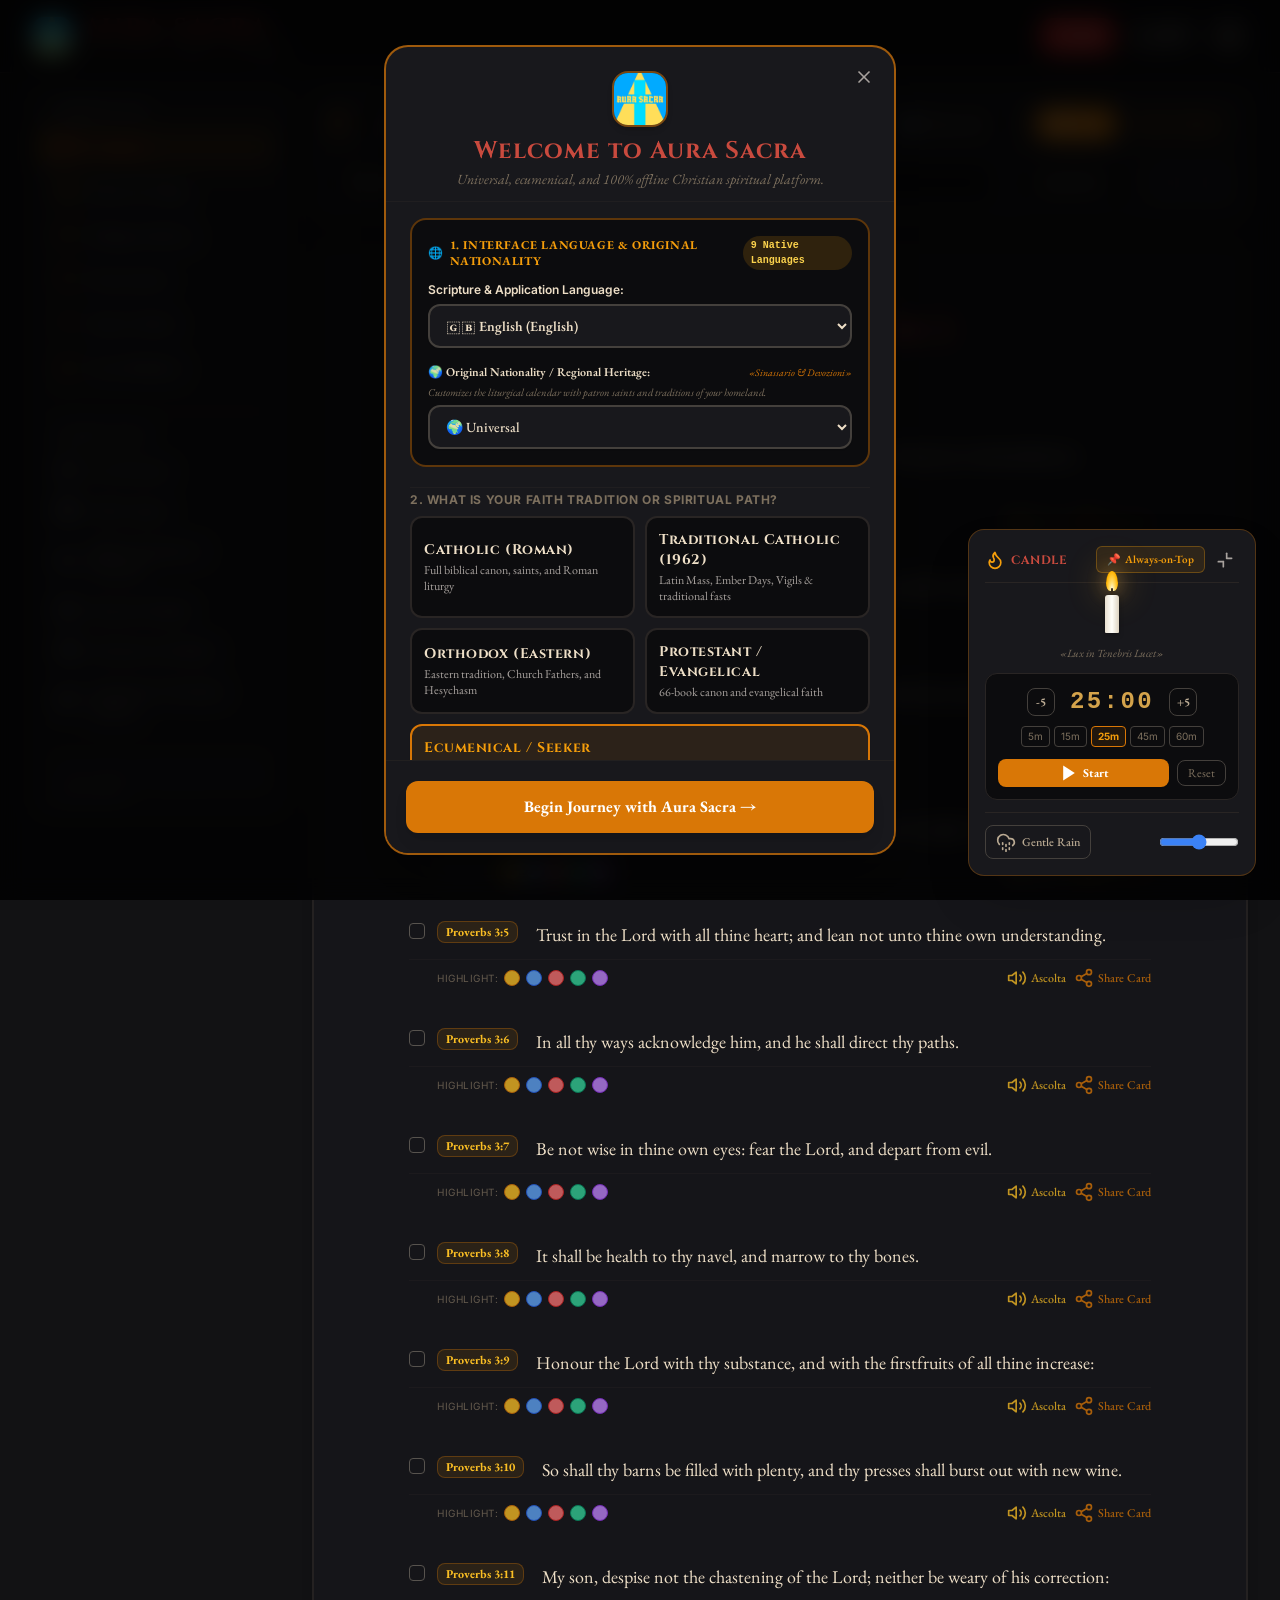
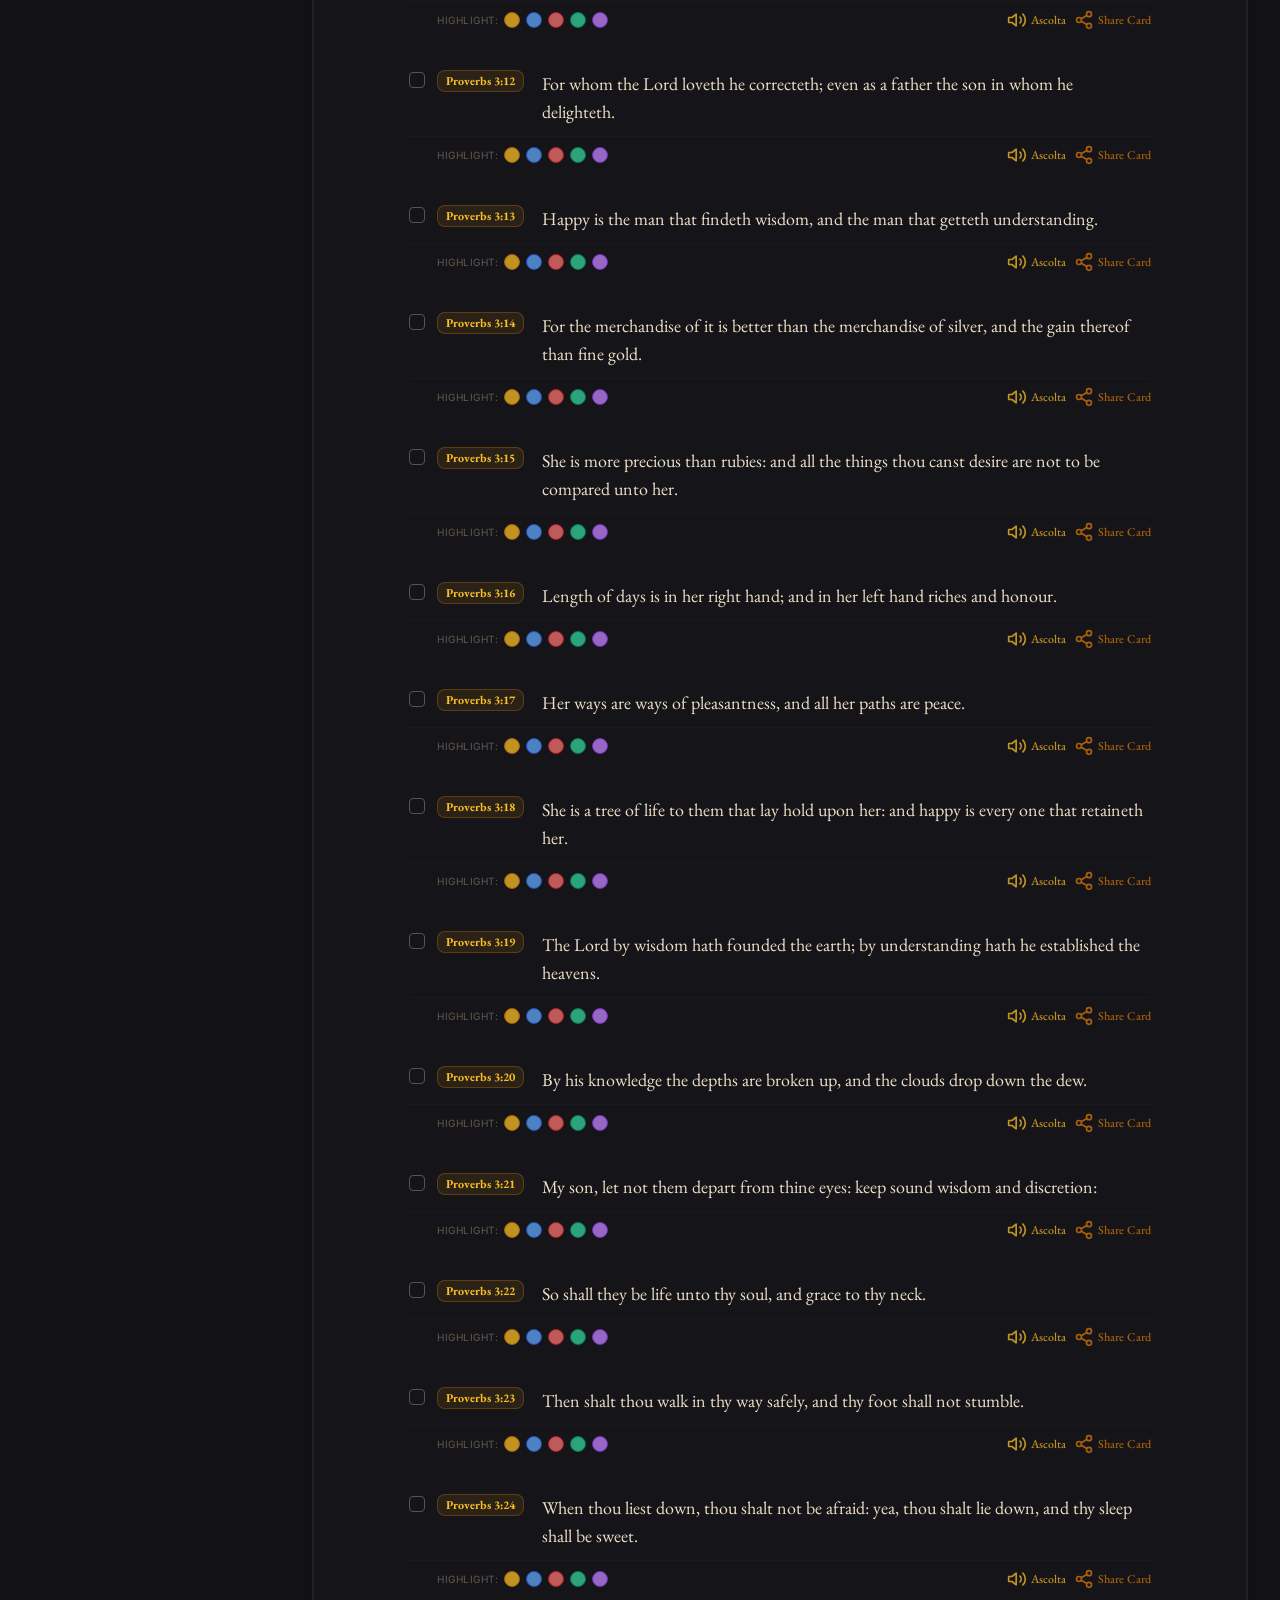
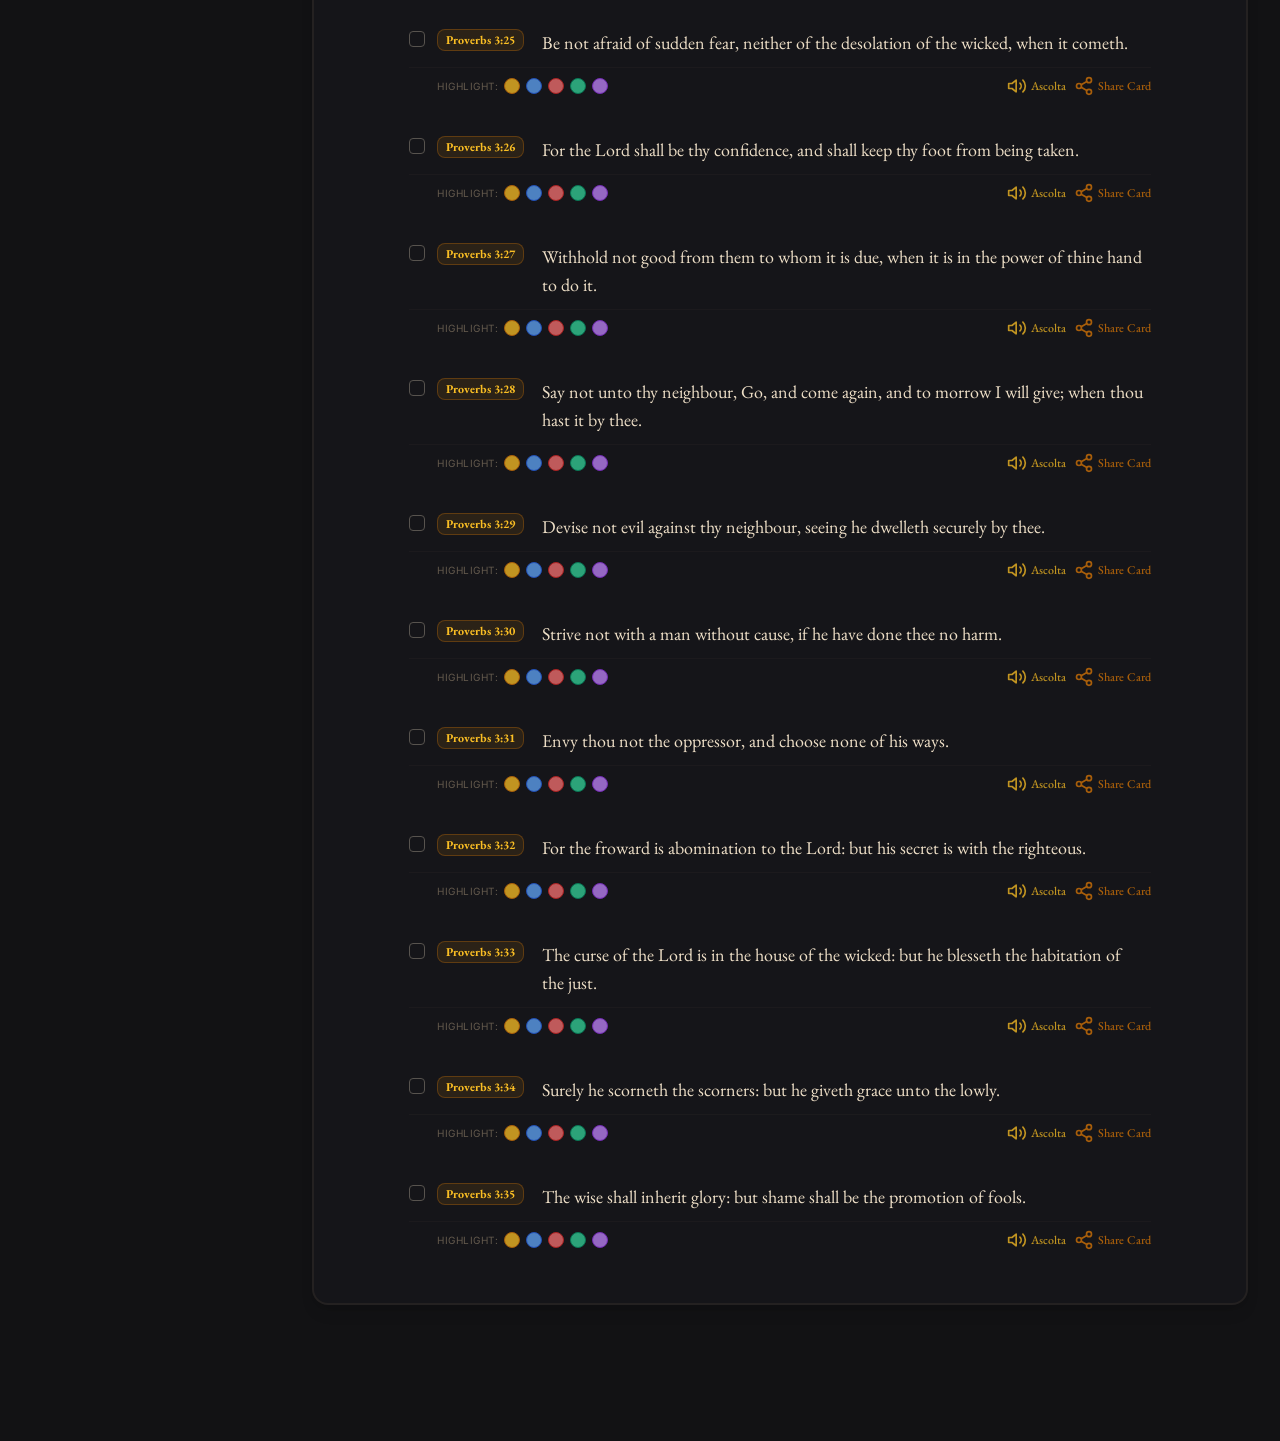
==== commit 2a608484: "Rimosso badge Archivio Canonico dalla barra del lettore e bump a v1.8.6" ====
--- a/index.html
+++ b/index.html
@@ -65,7 +65,7 @@
 
   <script>
     (function () {
-      const CURRENT_VERSION = 'aura-sacra-v1.8.5';
+      const CURRENT_VERSION = 'aura-sacra-v1.8.6';
       let isReloading = false;
 
       function triggerSafeReload() {
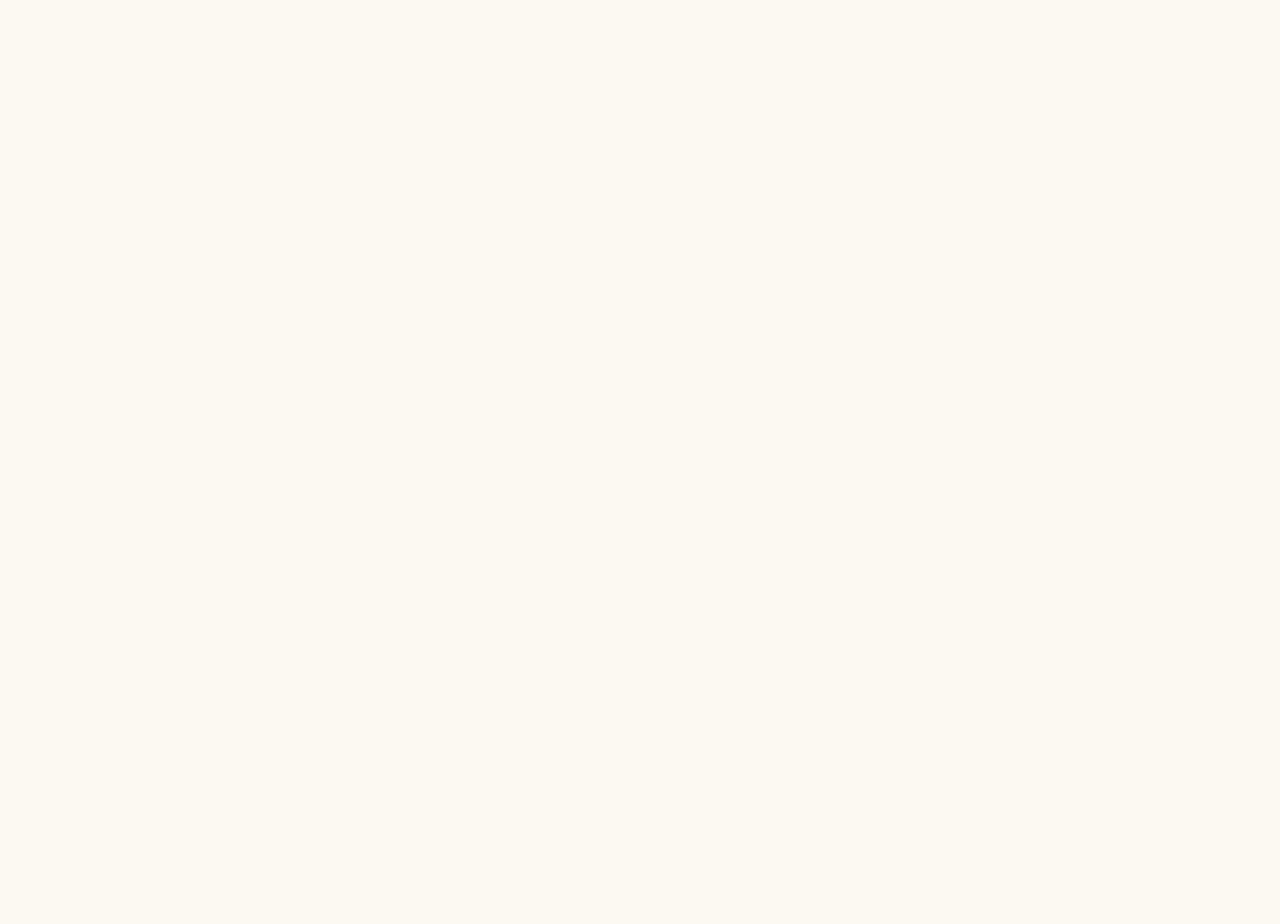
==== commit 31ed8e68: "Fix traduzioni mancanti, overlap fiamma candela e padding mobile v1.8.7" ====
--- a/index.html
+++ b/index.html
@@ -65,7 +65,7 @@
 
   <script>
     (function () {
-      const CURRENT_VERSION = 'aura-sacra-v1.8.6';
+      const CURRENT_VERSION = 'aura-sacra-v1.8.7';
       let isReloading = false;
 
       function triggerSafeReload() {
--- a/css/style.css
+++ b/css/style.css
@@ -223,6 +223,7 @@
 .candle-wrapper {
   position: relative;
   display: inline-block;
+  margin-top: 26px;
 }
 
 .candle-body {
@@ -446,6 +447,13 @@
 
 html.is-standalone-app #bottom-nav-container {
   bottom: calc(env(safe-area-inset-bottom, 0px) + 12px);
+}
+
+/* Mobile Safe Area Content Inset to prevent overlap with floating bottom nav dock */
+@media (max-width: 767px) {
+  #main-content {
+    padding-bottom: calc(env(safe-area-inset-bottom, 0px) + 96px) !important;
+  }
 }
 
 /* Sacred Scripture Shield: Guarantees browser translation engines do not alter sacred Word */
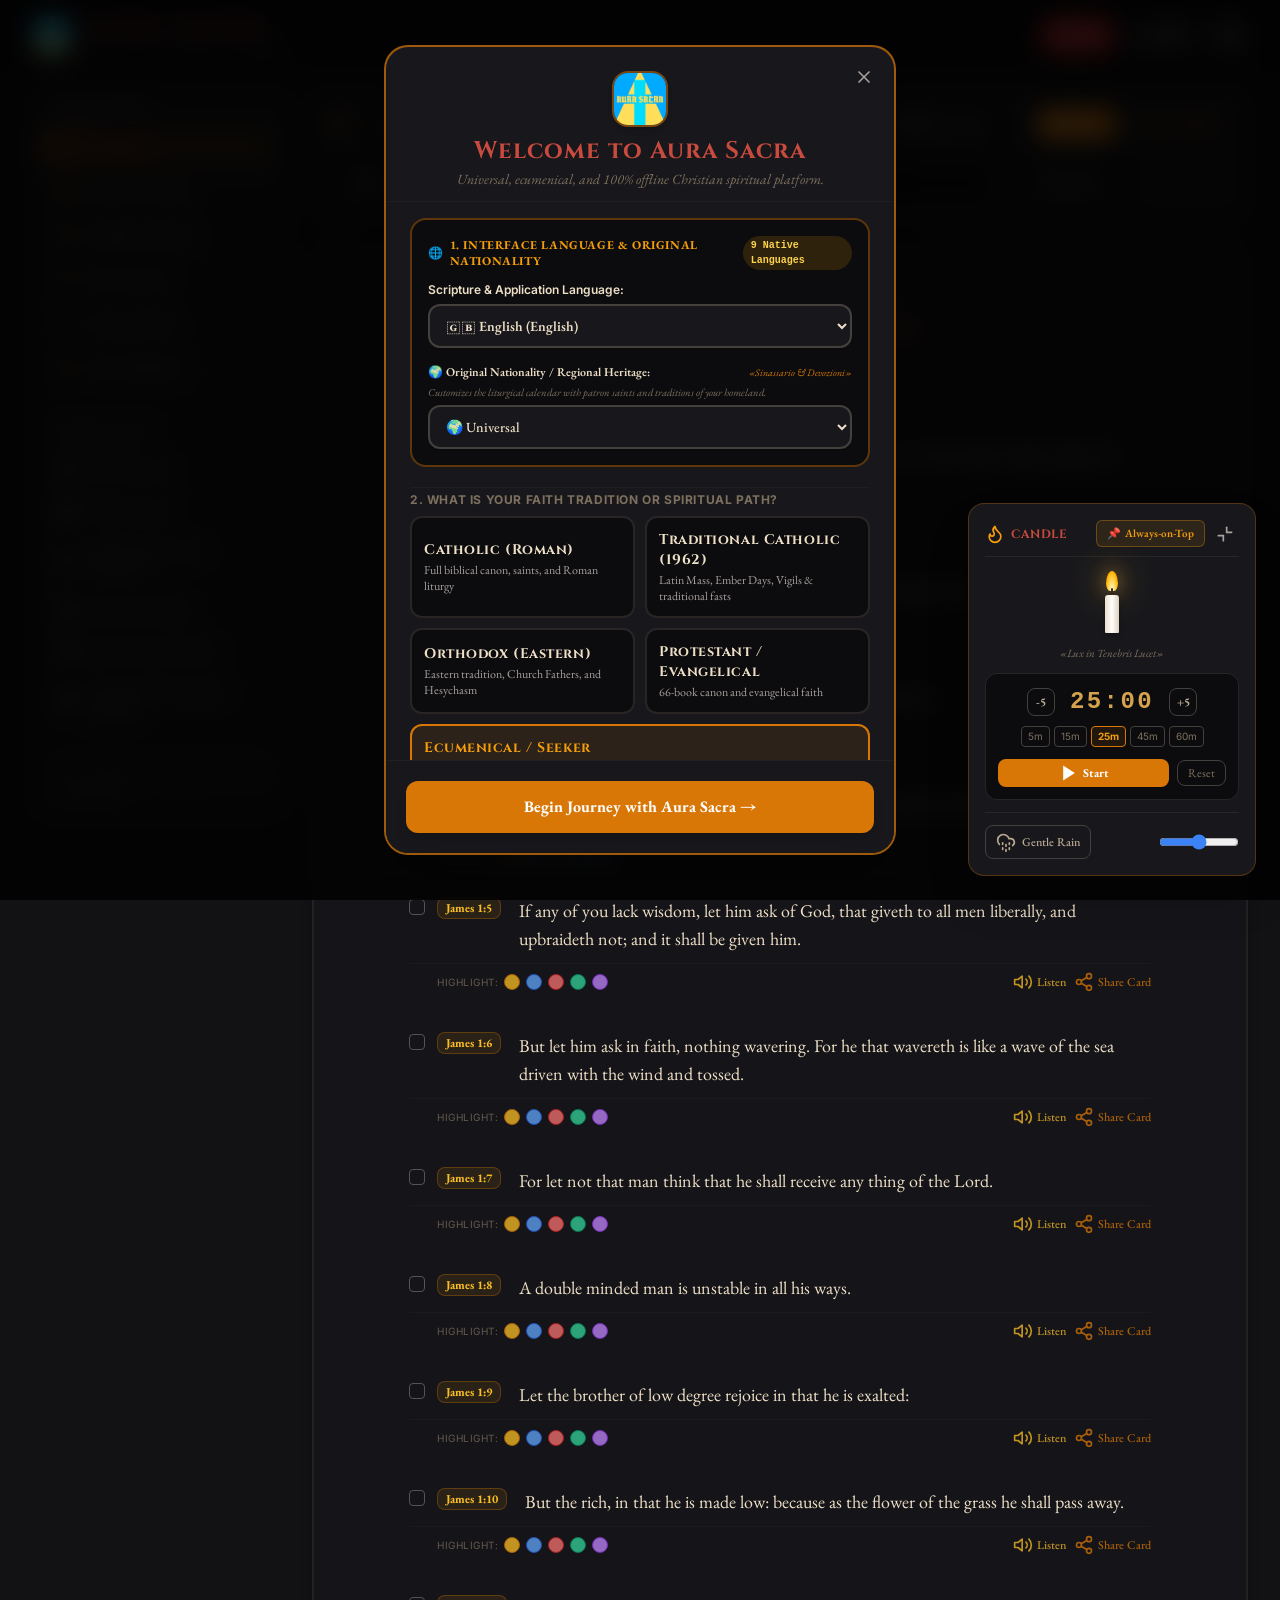
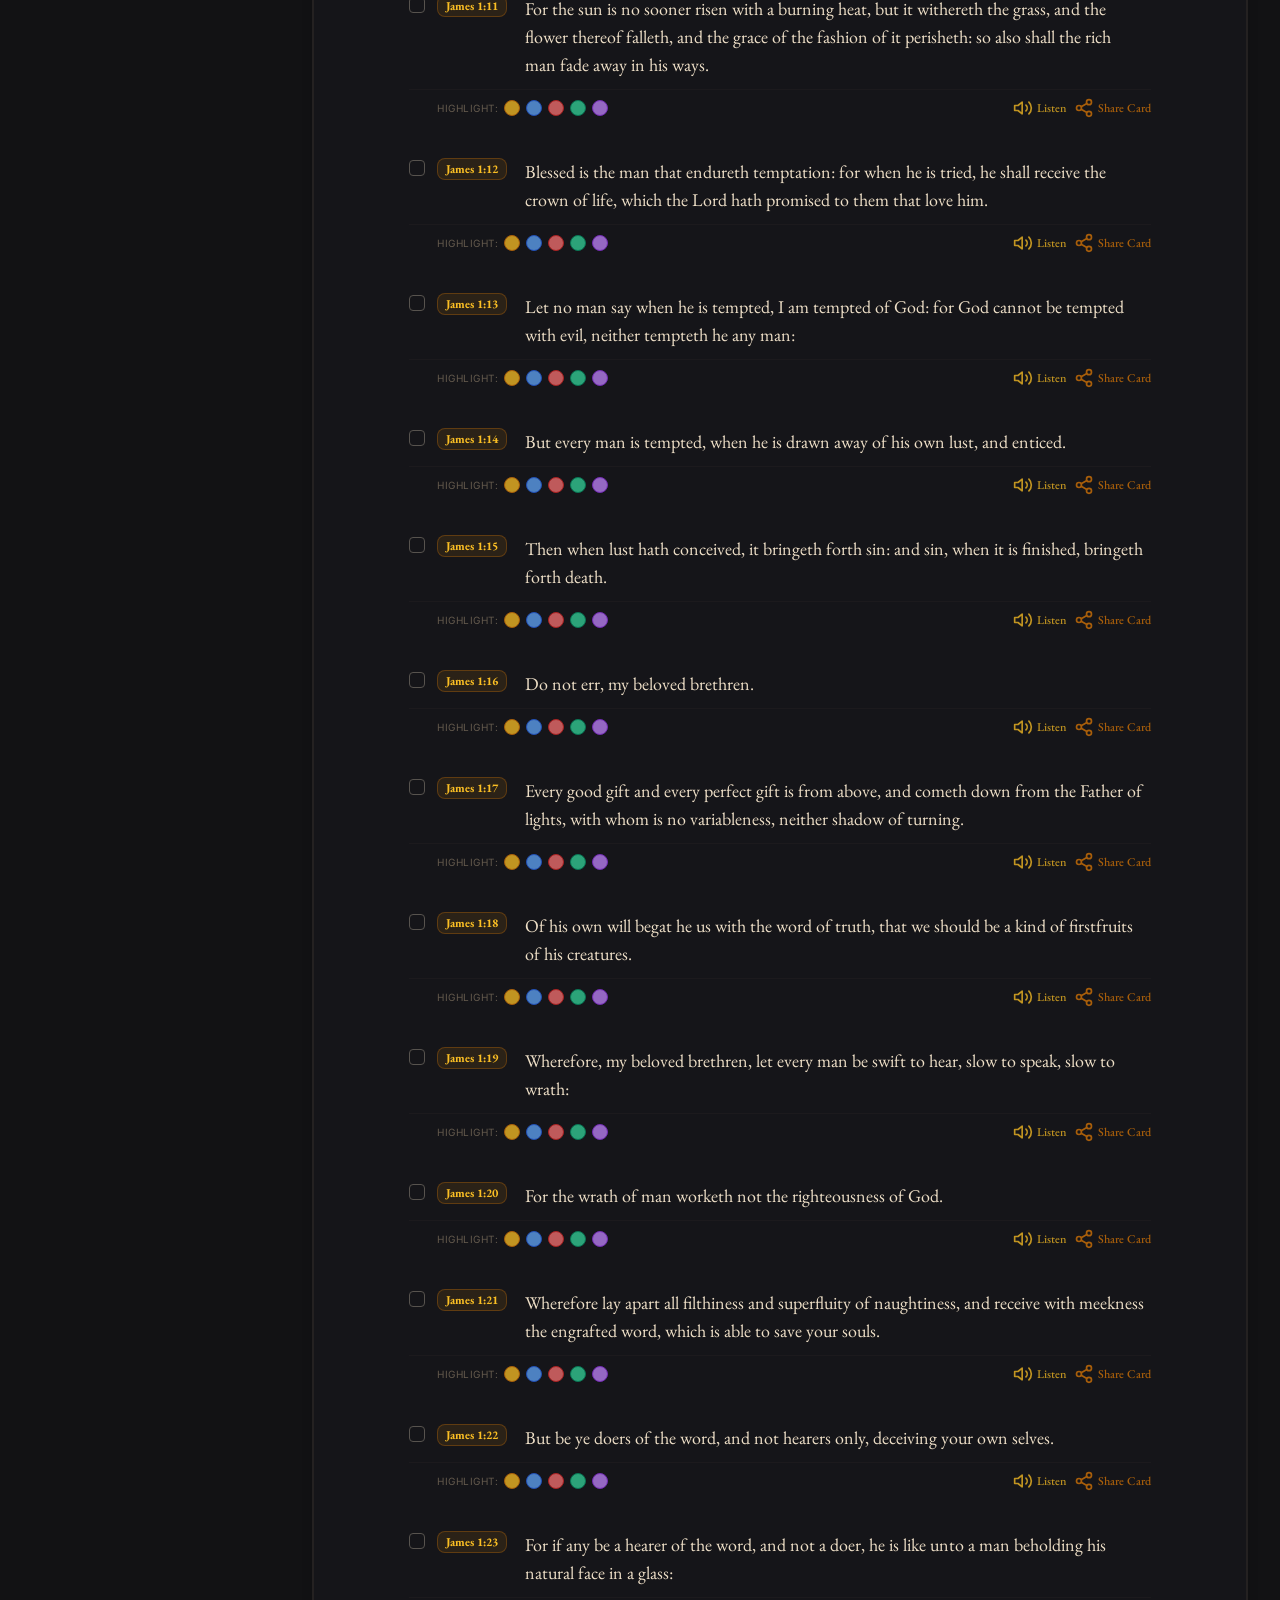
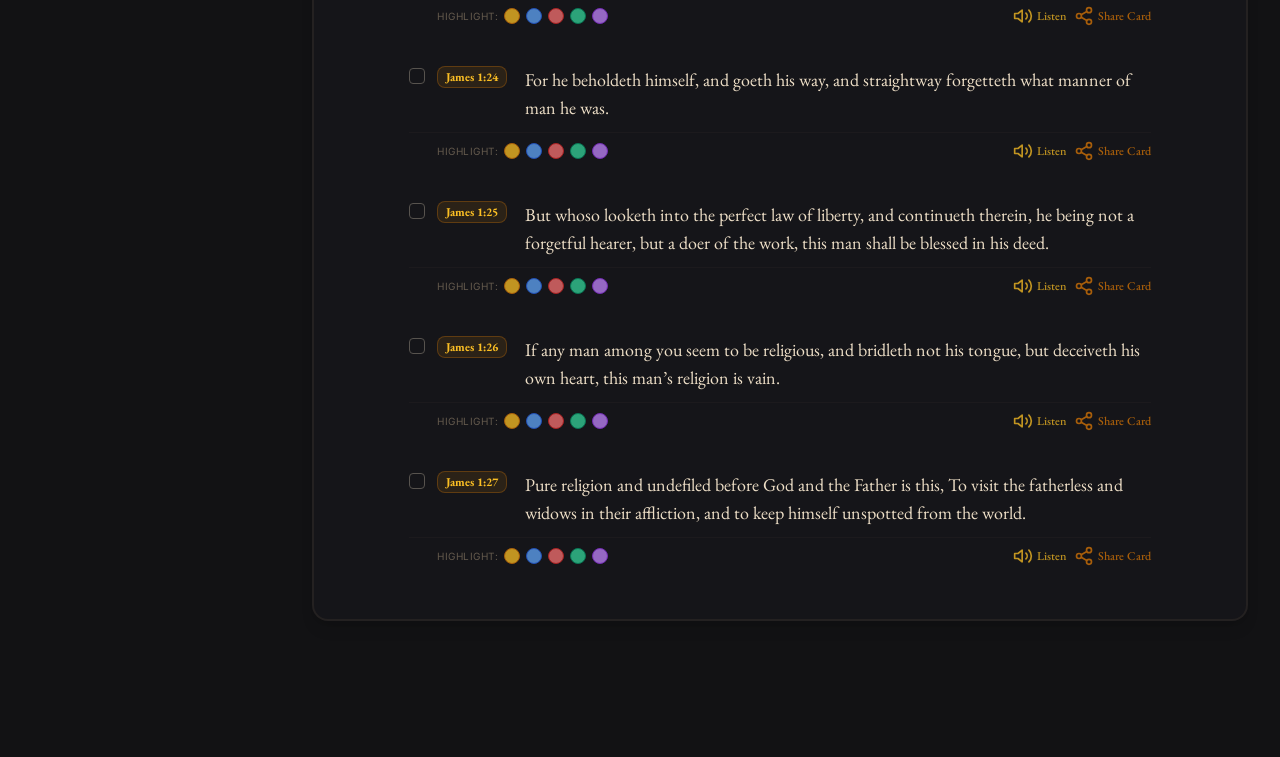
==== commit 85695ae6: "Fix sintassi virgole in i18n e bump cache v1.8.8" ====
--- a/index.html
+++ b/index.html
@@ -65,7 +65,7 @@
 
   <script>
     (function () {
-      const CURRENT_VERSION = 'aura-sacra-v1.8.7';
+      const CURRENT_VERSION = 'aura-sacra-v1.8.8';
       let isReloading = false;
 
       function triggerSafeReload() {
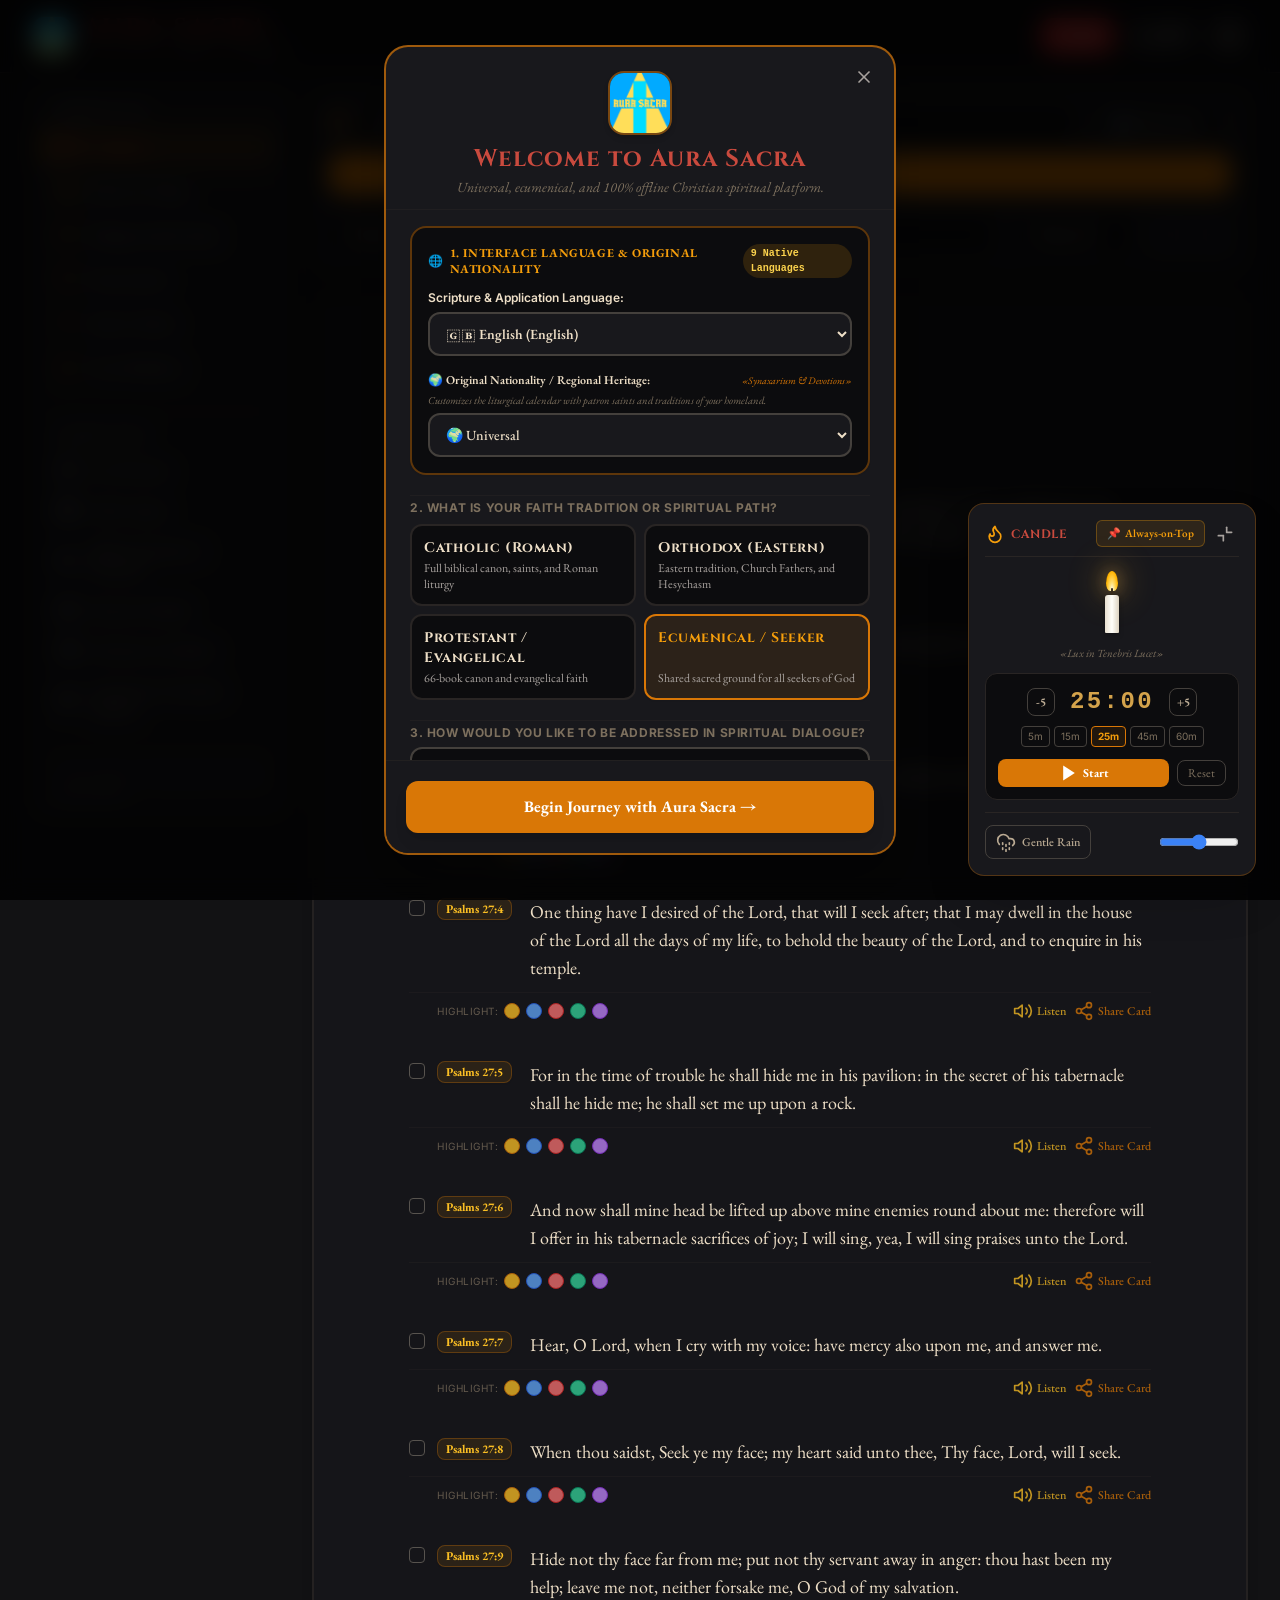
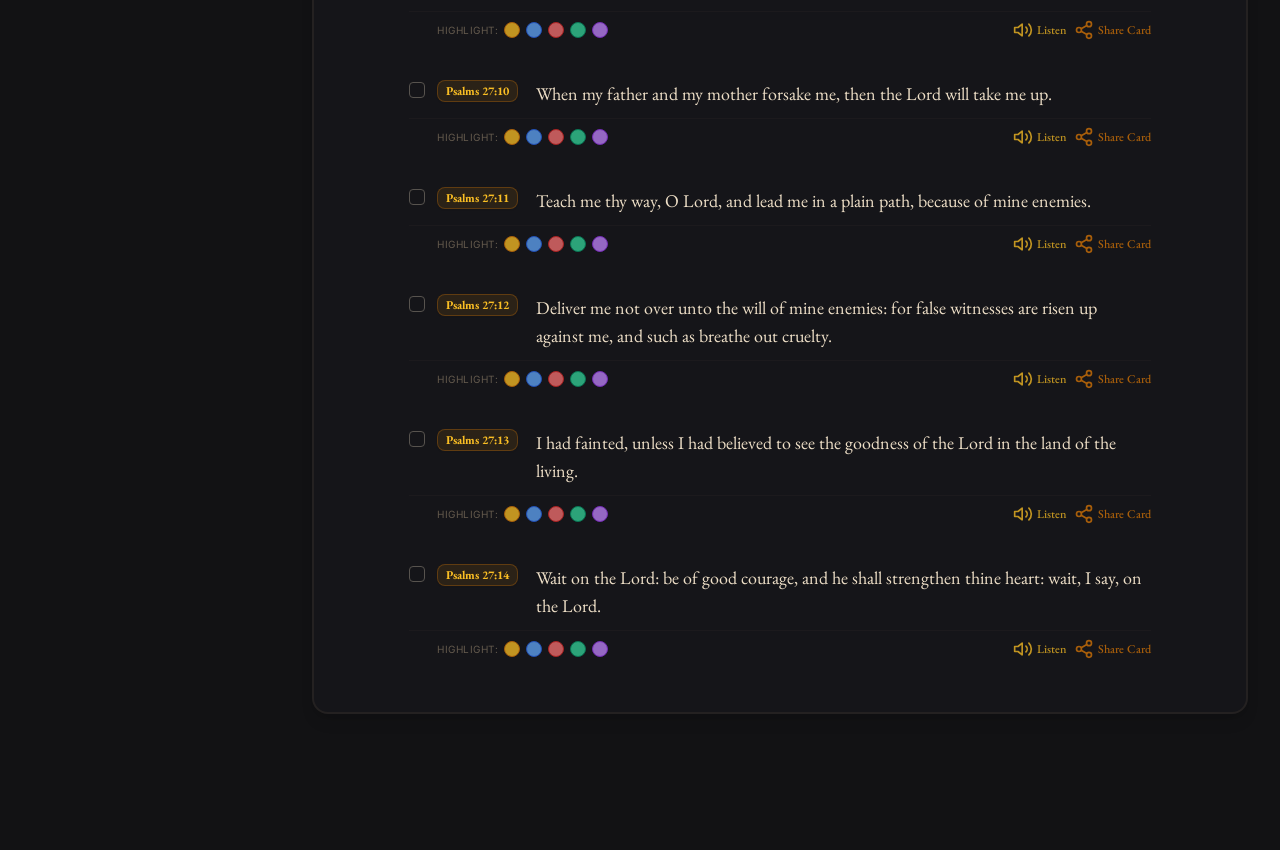
==== commit d743c241: "Publish authoritative Aura Sacra snapshot Co-authored-by: Copilot App <223556219+Copilot@users.norep" ====
--- a/index.html
+++ b/index.html
@@ -6,11 +6,11 @@
   <meta http-equiv="Cache-Control" content="no-cache, no-store, must-revalidate">
   <meta http-equiv="Pragma" content="no-cache">
   <meta http-equiv="Expires" content="0">
-  <title>Aura Sacra — Universal Christian Platform</title>
+  <title>Aura Sacra</title>
 
   <meta name="google" content="notranslate">
   <meta name="referrer" content="no-referrer">
-  <link rel="manifest" href="./manifest.json">
+  <link id="app-manifest" rel="manifest" href="./manifest.json">
   <link rel="icon" type="image/png" href="./icons/favicon.png">
   <link rel="apple-touch-icon" href="./icons/icon-192.png">
   <meta name="apple-mobile-web-app-capable" content="yes">
@@ -51,7 +51,13 @@
 
     <div class="flex-1 flex max-w-7xl w-full mx-auto px-3 sm:px-6 lg:px-8 py-4 gap-6">
       <aside id="sidebar-container" class="hidden md:block w-64 flex-shrink-0"></aside>
-      <main id="main-content" class="flex-1 min-w-0 transition-opacity duration-300"></main>
+      <main id="main-content" class="flex-1 min-w-0 transition-opacity duration-300">
+        <div id="initial-loading-skeleton" class="p-8 text-center space-y-4 max-w-md mx-auto my-16 bg-[var(--bg-card)] border-2 border-stone-200 dark:border-stone-800 rounded-2xl shadow-sm parchment-border animate-fade-in">
+          <div class="w-12 h-12 mx-auto rounded-2xl bg-amber-500/10 border border-amber-500/30 flex items-center justify-center text-amber-700 dark:text-amber-300 font-bold text-2xl">✝</div>
+          <h2 class="text-lg font-bold font-display text-[var(--accent-vermilion)] tracking-wider">AURA SACRA</h2>
+          <p id="startup-loading-label" class="text-xs font-serif italic text-[var(--text-muted)]"></p>
+        </div>
+      </main>
     </div>
 
     <nav id="bottom-nav-container" class="md:hidden fixed z-40"></nav>
@@ -60,30 +66,73 @@
     <div id="modals-container"></div>
   </div>
 
+  <!-- Global Startup & Error Handler -->
+  <script>
+    window.addEventListener('error', function (e) {
+      console.error('Aura Sacra Error Caught:', e.error || e.message);
+      const main = document.getElementById('main-content');
+      if (main && (!main.innerHTML || main.innerHTML.trim() === '')) {
+        main.innerHTML = `
+          <div class="p-6 text-center space-y-4 max-w-lg mx-auto my-12 bg-amber-500/10 border-2 border-amber-600/40 rounded-2xl parchment-border">
+            <h2 class="text-xl font-bold font-display text-[var(--accent-vermilion)]">Aura Sacra</h2>
+            <p id="startup-error-label" class="text-sm font-serif text-[var(--text-secondary)]"></p>
+            <button onclick="sessionStorage.clear(); caches.keys().then(k => Promise.all(k.map(c => caches.delete(c)))).then(() => location.reload(true));" class="px-4 py-2 bg-amber-600 hover:bg-amber-700 text-white rounded-xl text-xs font-bold shadow-md cursor-pointer transition">
+              <span id="startup-reload-label"></span>
+            </button>
+          </div>
+        `;
+        const translate = window.AURA_SACRA_T || ((_key, fallback) => fallback);
+        main.querySelector('#startup-error-label').textContent = translate('app.reloading', 'Reloading the platform...');
+        main.querySelector('#startup-reload-label').textContent = translate('app.refreshCache', 'Refresh cache and restart');
+      }
+    });
+  </script>
+
+  <script type="module">
+    import { initI18n, getLanguage, onLanguageChange, t } from './js/i18n.js';
+    await initI18n();
+    window.AURA_SACRA_T = t;
+    const updateManifest = (language) => {
+      document.getElementById('app-manifest').href = language === 'it' ? './manifest.json' : `./manifest-${language}.json`;
+    };
+    const updateDocumentTitle = () => {
+      document.title = `Aura Sacra — ${t('nav.brandSub', 'Christian platform')}`;
+    };
+    updateManifest(getLanguage());
+    updateDocumentTitle();
+    onLanguageChange((language) => {
+      updateManifest(language);
+      updateDocumentTitle();
+    });
+    document.getElementById('startup-loading-label').textContent = t('app.starting', 'Starting Aura Sacra...');
+  </script>
+
   <!-- Entry Point ES Module & Cross-Platform PWA Auto-Updater (iOS Safari, Android, Desktop) -->
   <script type="module" src="./js/app.js"></script>
 
   <script>
     (function () {
-      const CURRENT_VERSION = 'aura-sacra-v1.8.8';
+      const CURRENT_VERSION = 'aura-sacra-v1.9.7';
       let isReloading = false;
 
-      function triggerSafeReload() {
+      function triggerSafeReload(incomingVersion) {
         if (isReloading) return;
-        // Avoid infinite reload loops using sessionStorage guard
+        if (incomingVersion && incomingVersion === CURRENT_VERSION) return;
+        // Avoid reload loops using sessionStorage guard (8 seconds cooldown)
         const lastReload = sessionStorage.getItem('aurasacra_sw_reload_ts');
         const now = Date.now();
-        if (lastReload && now - Number(lastReload) < 4000) return;
+        if (lastReload && now - Number(lastReload) < 8000) return;
         isReloading = true;
         sessionStorage.setItem('aurasacra_sw_reload_ts', String(now));
         window.location.reload();
       }
 
-      // 1. Purge outdated caches immediately from window.caches
+      // 1. Purge legacy versions only (never purge current version)
       if ('caches' in window) {
         caches.keys().then((keys) => {
           keys.forEach((k) => {
-            if (k !== CURRENT_VERSION) {
+            if (k.startsWith('aura-sacra-v') && k !== CURRENT_VERSION) {
+              console.log('Purging legacy cache:', k);
               caches.delete(k);
             }
           });
@@ -99,8 +148,8 @@
 
         // Reload when the new Service Worker broadcasts SW_UPDATED
         navigator.serviceWorker.addEventListener('message', (event) => {
-          if (event.data && event.data.type === 'SW_UPDATED') {
-            triggerSafeReload();
+          if (event.data && event.data.type === 'SW_UPDATED' && event.data.version !== CURRENT_VERSION) {
+            triggerSafeReload(event.data.version);
           }
         });
 
--- a/css/style.css
+++ b/css/style.css
@@ -236,6 +236,7 @@
   margin: 0 auto;
 }
 
+
 .candle-wick {
   position: absolute;
   top: -7px;
@@ -246,6 +247,7 @@
   background: #3a2c1a;
   border-radius: 1px;
 }
+
 
 .candle-flame {
   position: absolute;
@@ -383,10 +385,8 @@
   max-width: 100%;
 }
 
-@supports (padding-bottom: env(safe-area-inset-bottom)) {
-  .pb-safe {
-    padding-bottom: max(1.25rem, calc(env(safe-area-inset-bottom, 0px) + 1rem));
-  }
+.pb-safe {
+  padding-bottom: max(1.25rem, calc(env(safe-area-inset-bottom, 0px) + 1rem));
 }
 
 /* ==========================================================================
@@ -613,9 +613,43 @@
   background: rgba(180, 140, 60, 0.65);
 }
 
-/* Safe area padding for mobile devices */
-.pb-safe {
-  padding-bottom: max(1.25rem, calc(env(safe-area-inset-bottom, 0px) + 0.875rem));
+/* Core Animations */
+@keyframes fadeIn {
+  from {
+    opacity: 0;
+  }
+  to {
+    opacity: 1;
+  }
+}
+
+/* Audio Player Floating Popup - Always perfectly centered horizontally in page viewport and never overflow */
+.audio-player-popup {
+  position: fixed !important;
+  left: 0 !important;
+  right: 0 !important;
+  margin-left: auto !important;
+  margin-right: auto !important;
+  max-width: 36rem !important;
+  width: min(94vw, 36rem) !important;
+  box-sizing: border-box !important;
+  z-index: 45 !important;
+}
+
+@media (max-width: 767px) {
+  .audio-player-popup {
+    bottom: calc(env(safe-area-inset-bottom, 0px) + 78px) !important;
+  }
+}
+
+@media (min-width: 768px) {
+  .audio-player-popup {
+    bottom: 1.5rem !important;
+  }
+}
+
+.animate-fade-in {
+  animation: fadeIn 0.25s cubic-bezier(0.16, 1, 0.3, 1) forwards;
 }
 
 @supports not (max-height: 100dvh) {
@@ -624,5 +658,55 @@
   }
 }
 
-
-
+/* Fallback & Micro-utilities */
+.shadow-xs {
+  box-shadow: 0 1px 2px 0 rgba(0, 0, 0, 0.05);
+}
+
+.tracking-tight { letter-spacing: -0.025em; }
+.tracking-wide { letter-spacing: 0.025em; }
+.tracking-wider { letter-spacing: 0.05em; }
+.tracking-widest { letter-spacing: 0.1em; }
+
+.border-amber-600\/30 { border-color: rgba(217, 119, 6, 0.3); }
+.border-amber-600\/40 { border-color: rgba(217, 119, 6, 0.4); }
+.border-amber-600\/50 { border-color: rgba(217, 119, 6, 0.5); }
+.border-amber-600\/80 { border-color: rgba(217, 119, 6, 0.8); }
+
+
+
+
+
+/* ==========================================================================
+   Liturgical Symbols & Black Cross Contrast (Theme-Aware)
+   In Sunset & Night, the black cross must be crisp white for perfect visibility
+   ========================================================================== */
+[data-theme="sunset"] .liturgical-cross-black-text,
+[data-theme="sunset"] .liturgical-cross-black-text span,
+[data-theme="night"] .liturgical-cross-black-text,
+[data-theme="night"] .liturgical-cross-black-text span {
+  color: #ffffff !important;
+}
+
+[data-theme="sunset"] .liturgical-cross-black-dot,
+[data-theme="night"] .liturgical-cross-black-dot {
+  background-color: #ffffff !important;
+  box-shadow: 0 0 6px rgba(255, 255, 255, 0.4);
+}
+
+[data-theme="sunset"] .liturgical-cross-black-badge,
+[data-theme="night"] .liturgical-cross-black-badge {
+  color: #ffffff !important;
+  background-color: rgba(255, 255, 255, 0.12) !important;
+  border-color: rgba(255, 255, 255, 0.35) !important;
+}
+
+/* Sunset Theme Contrast Refinements for Penance & Badges */
+[data-theme="sunset"] .text-stone-900 {
+  color: #f5ebe1 !important;
+}
+
+[data-theme="sunset"] .bg-stone-300 {
+  background-color: #382c23 !important;
+}
+
